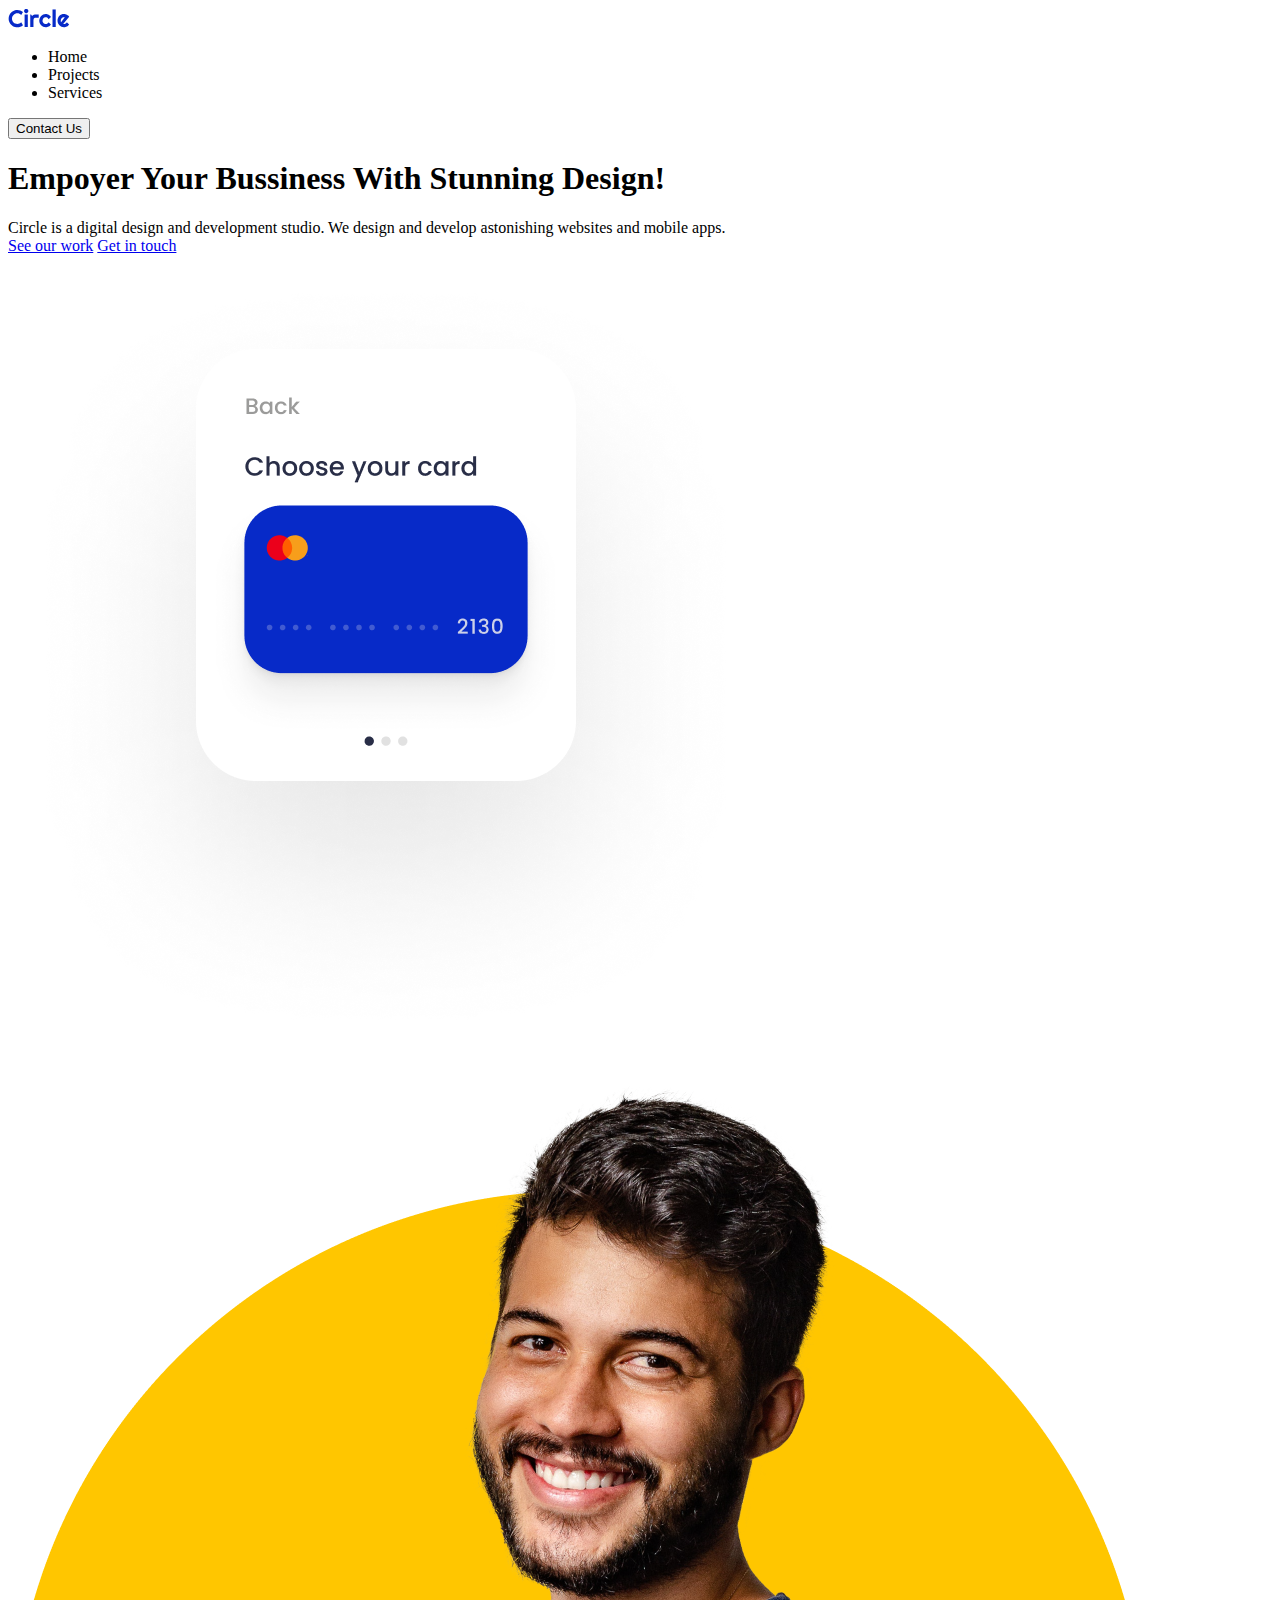
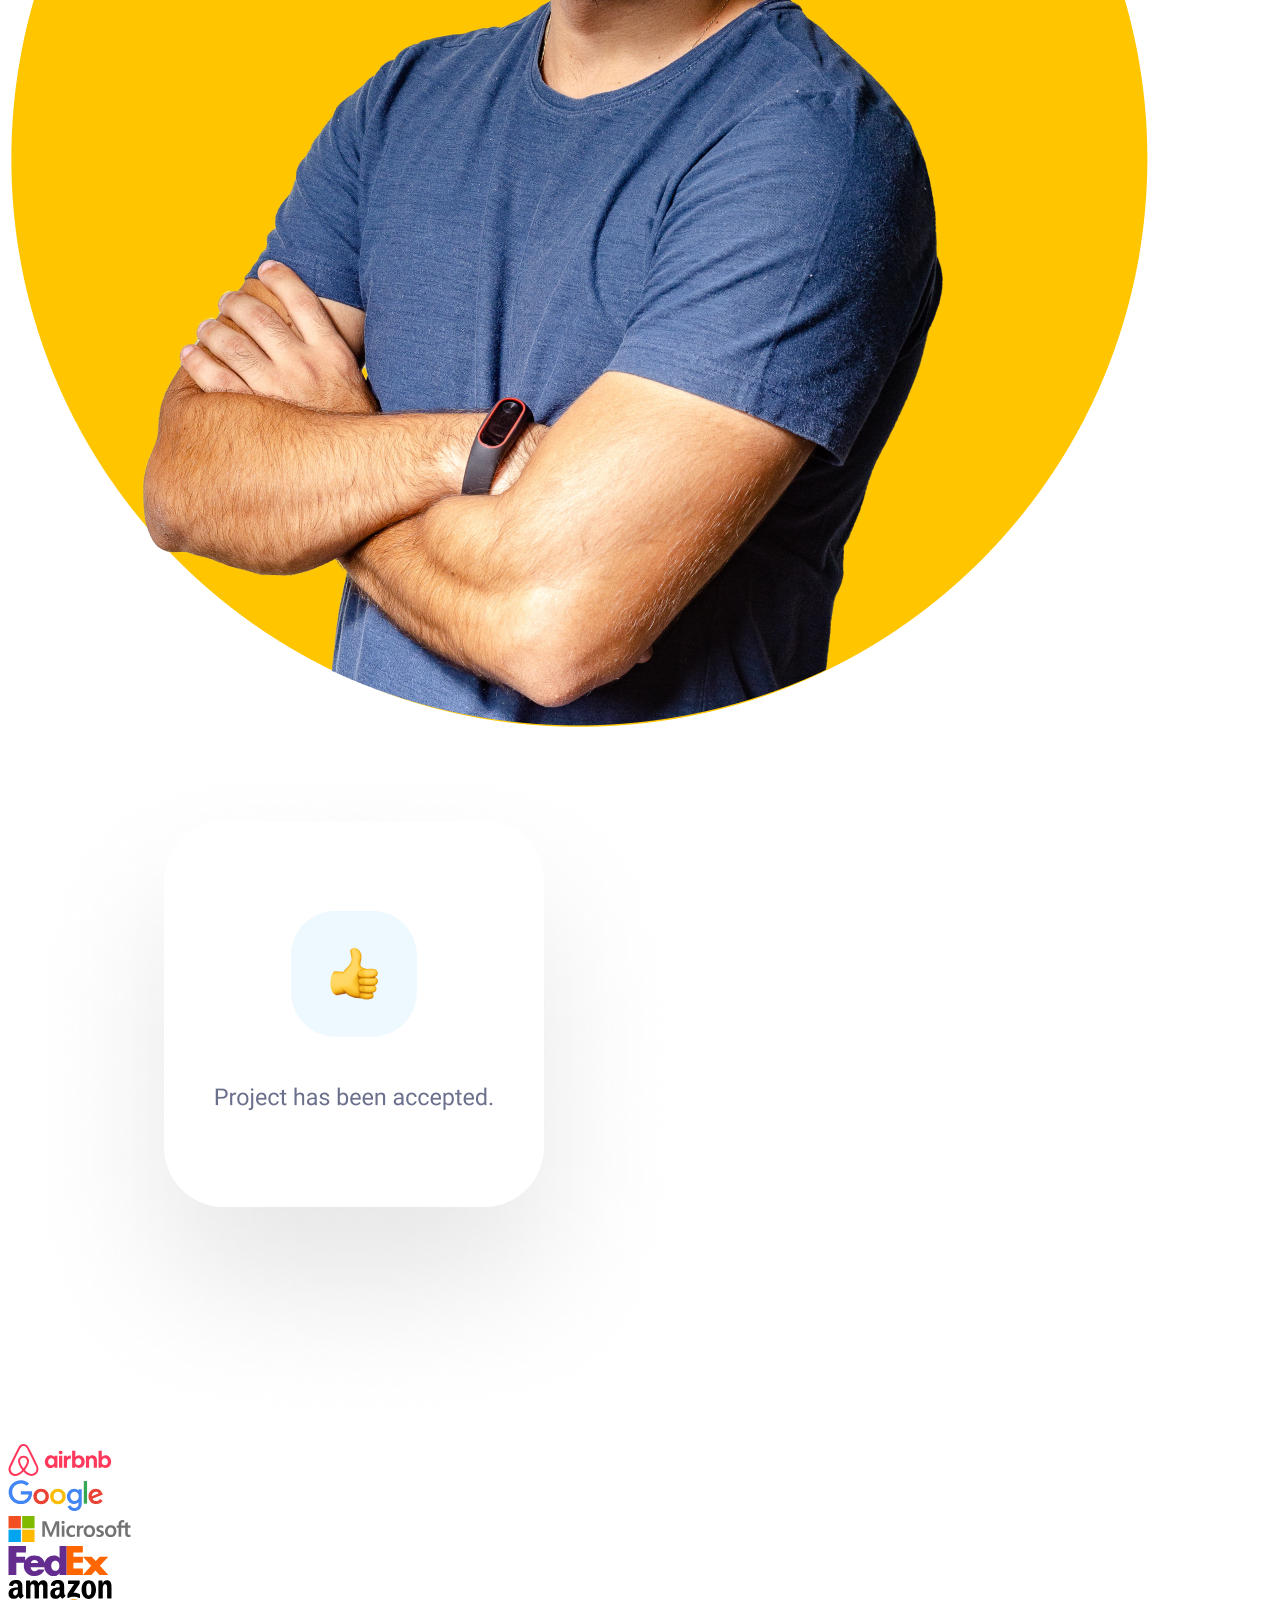
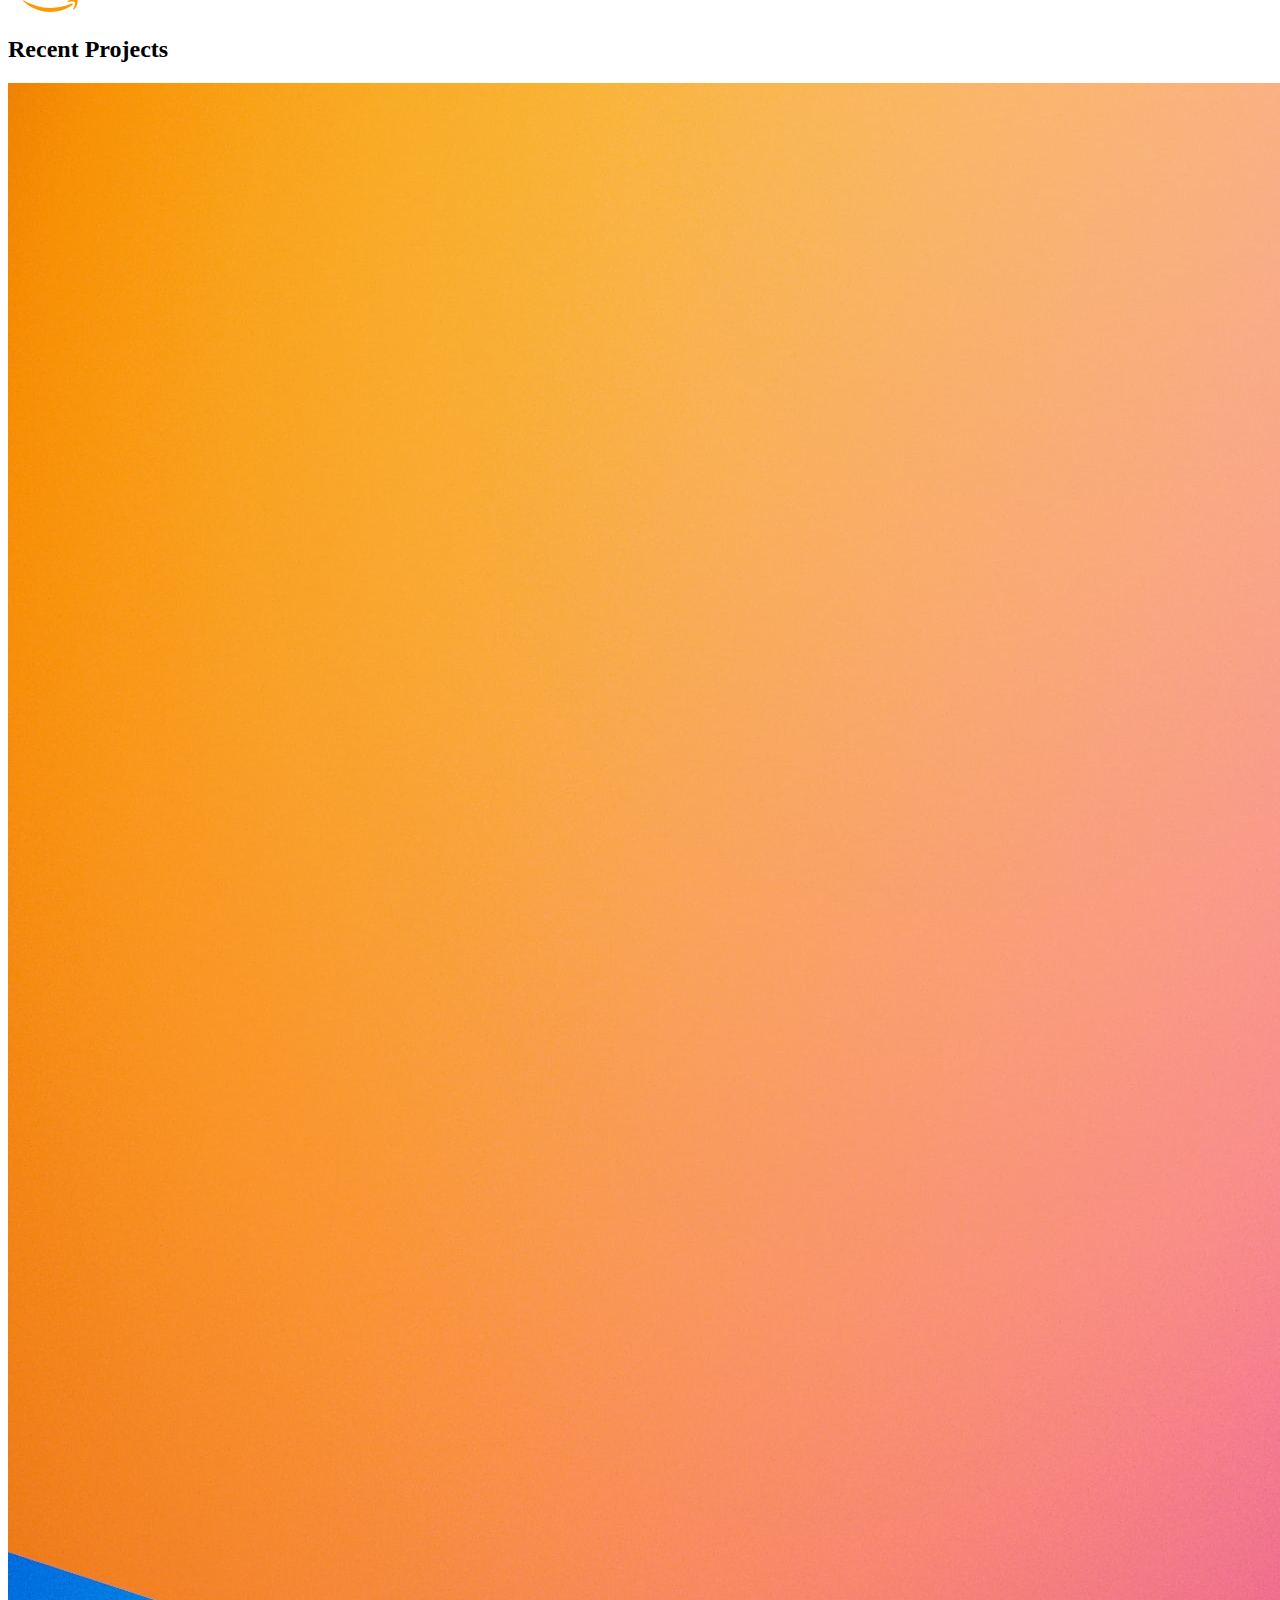
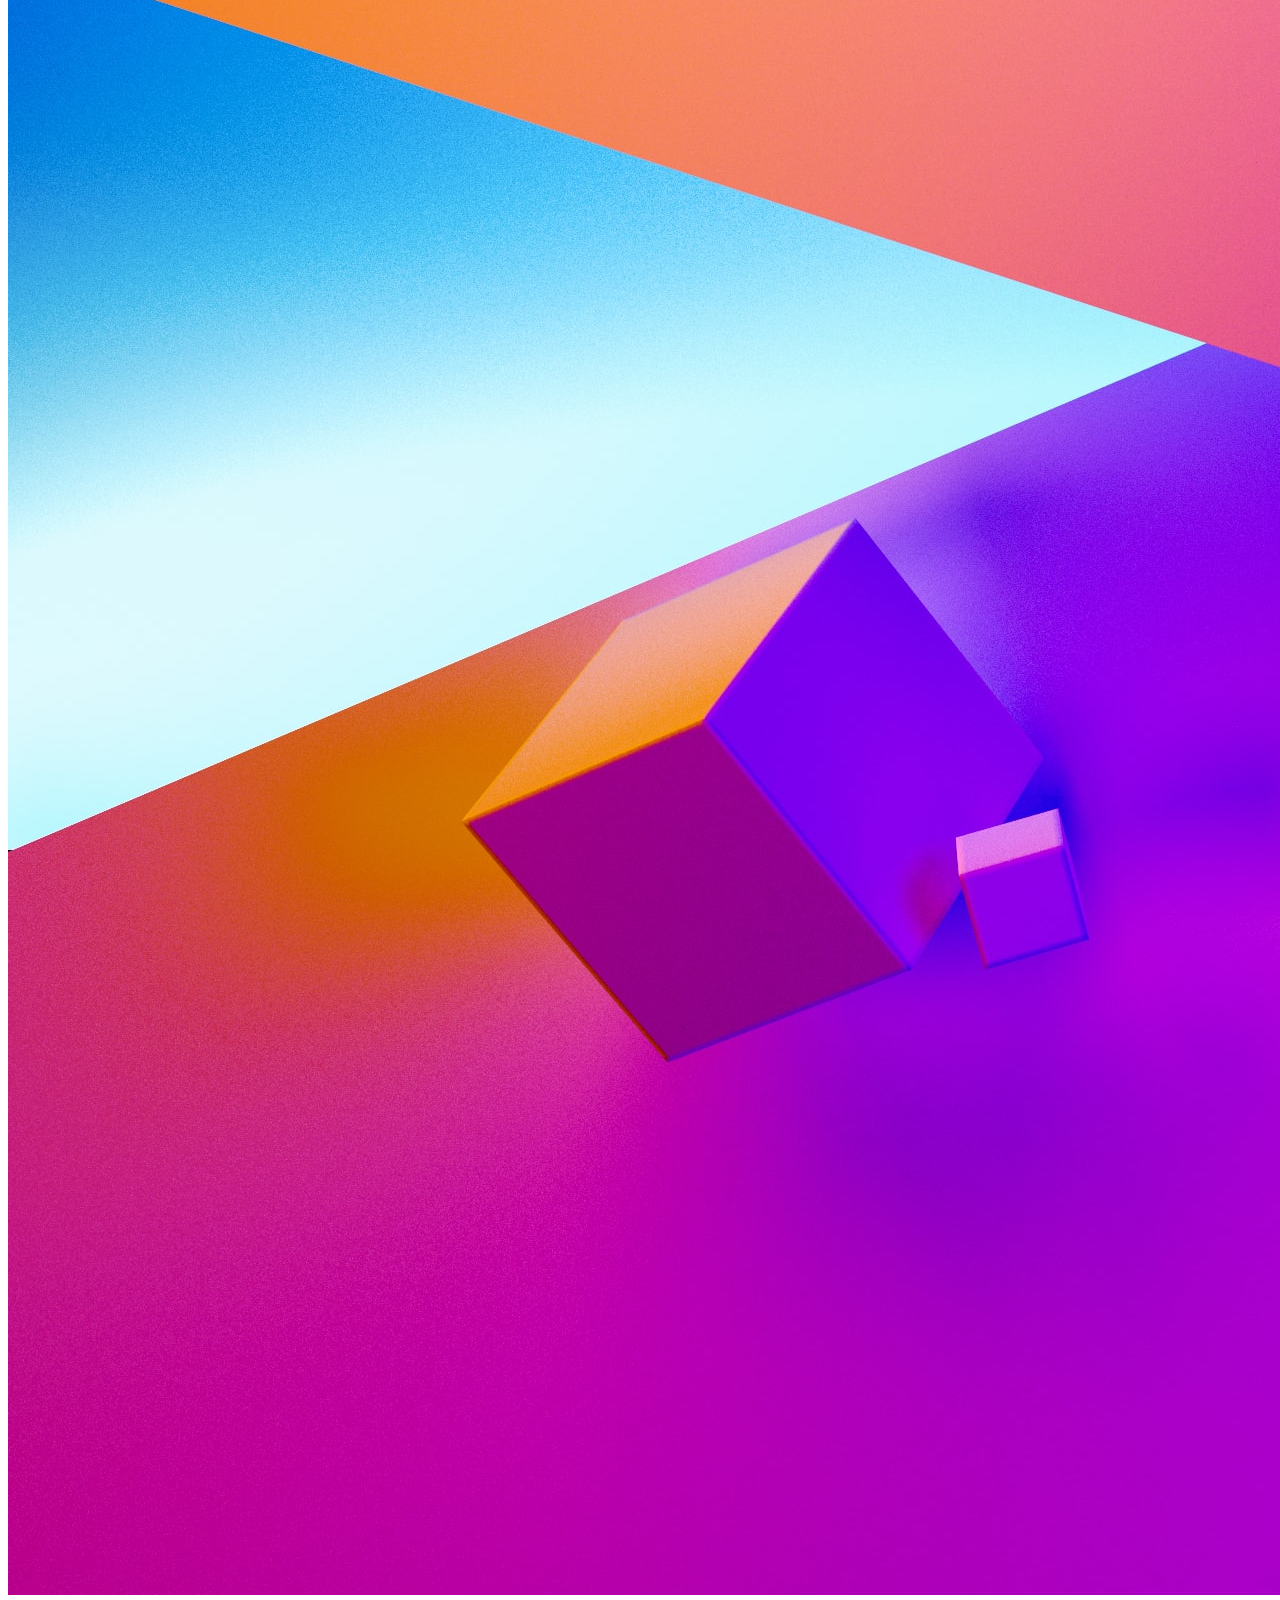
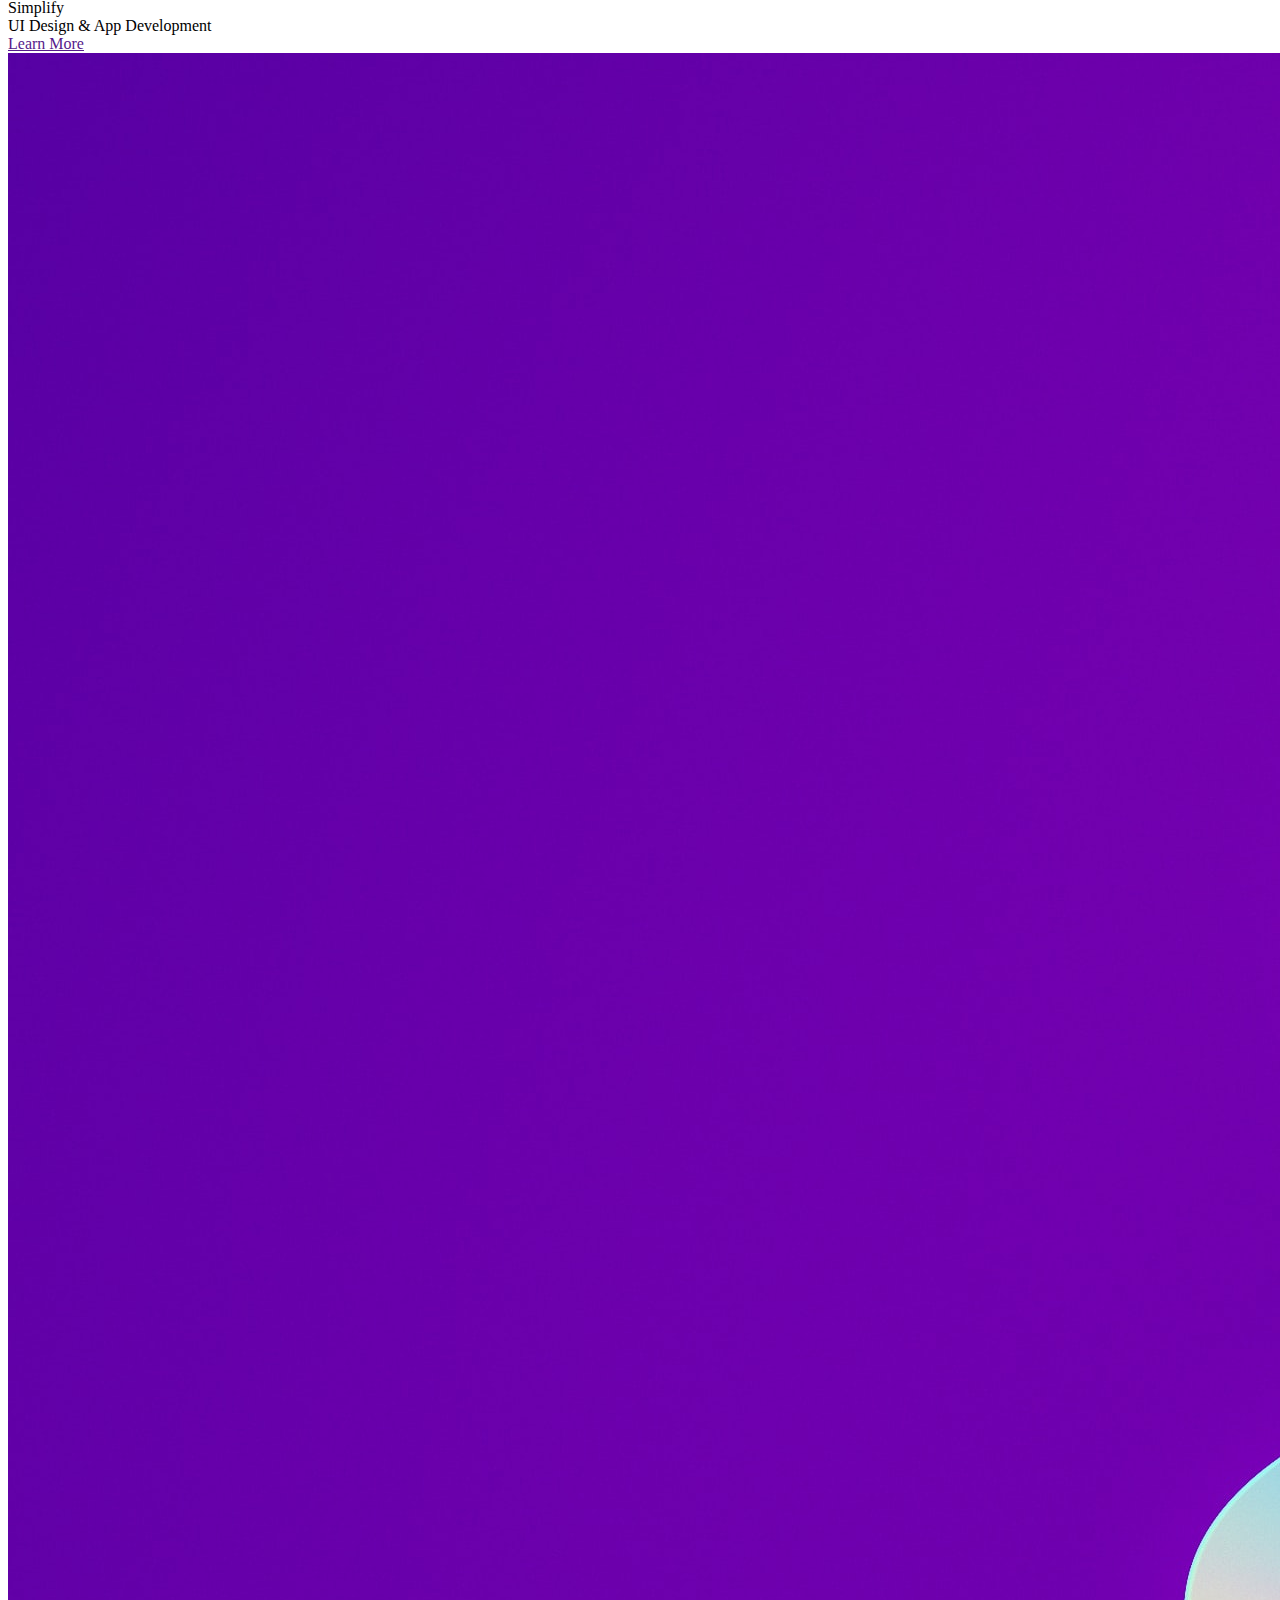
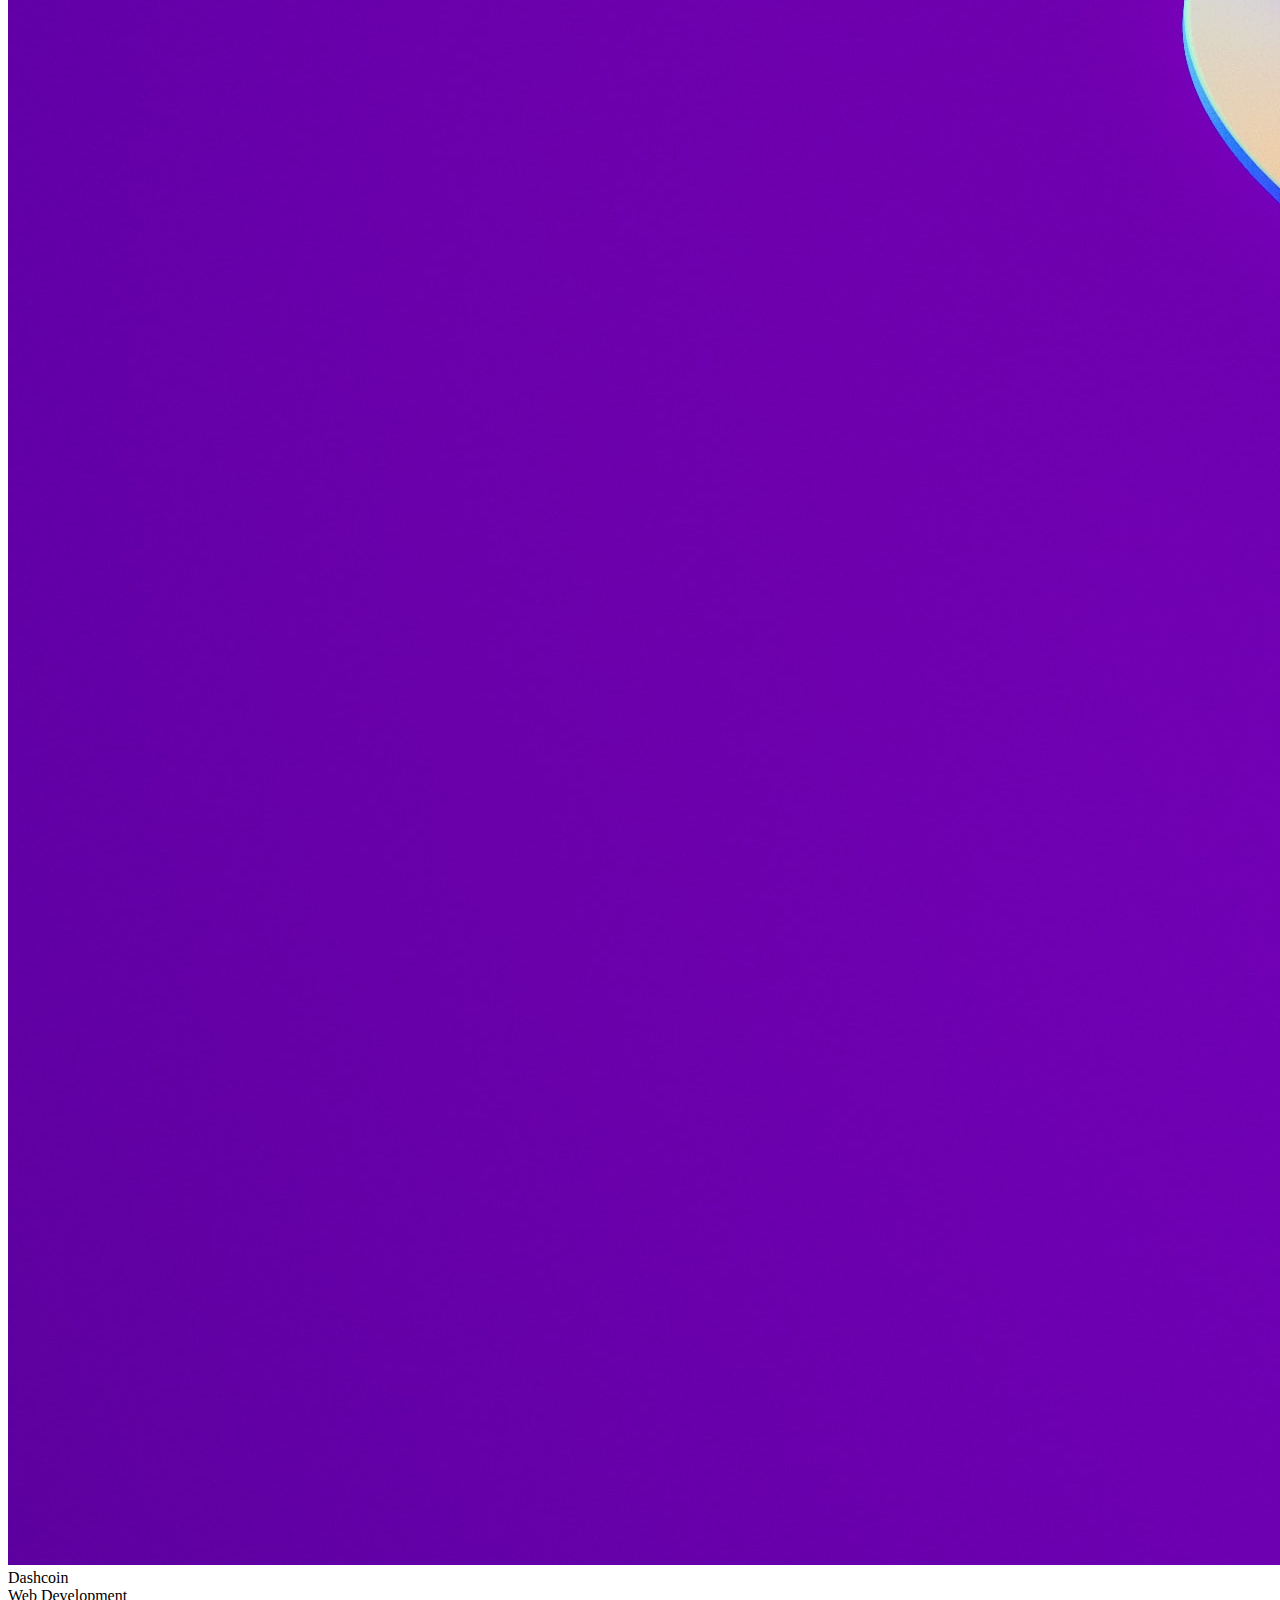
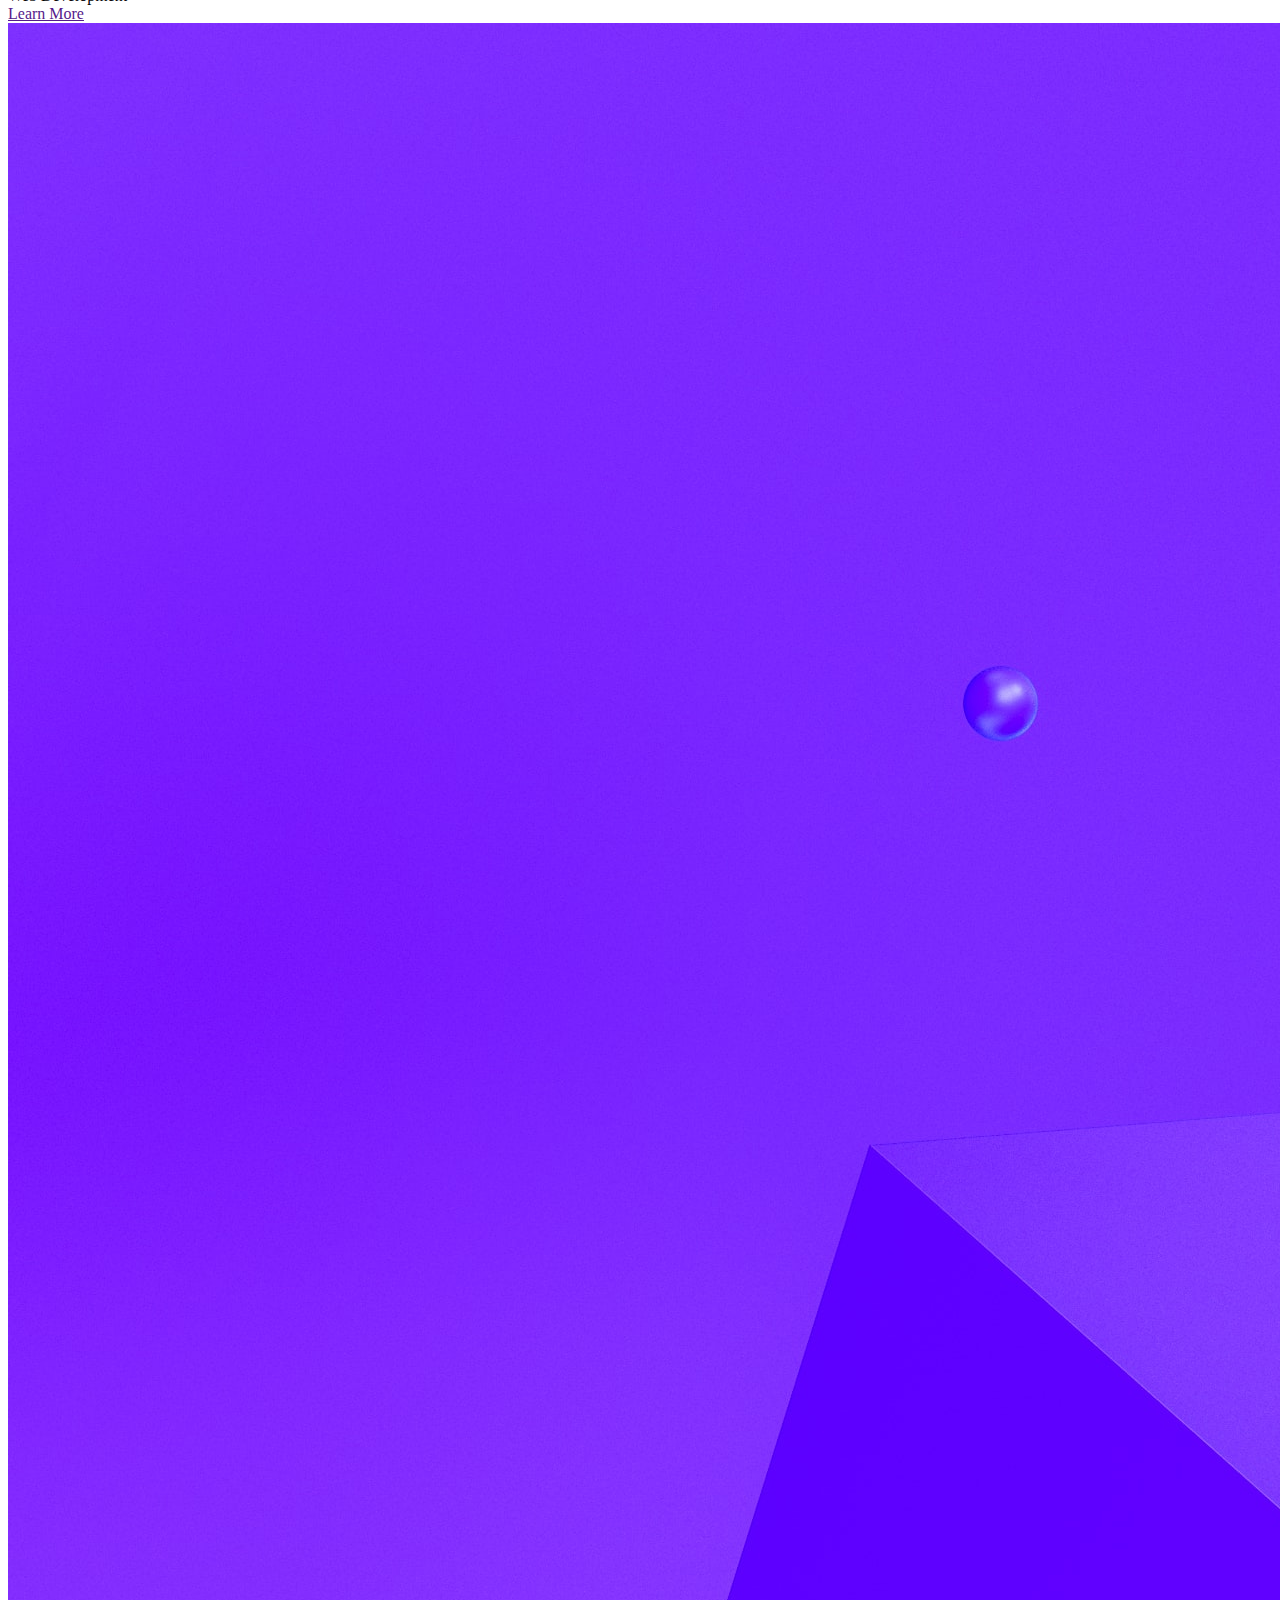
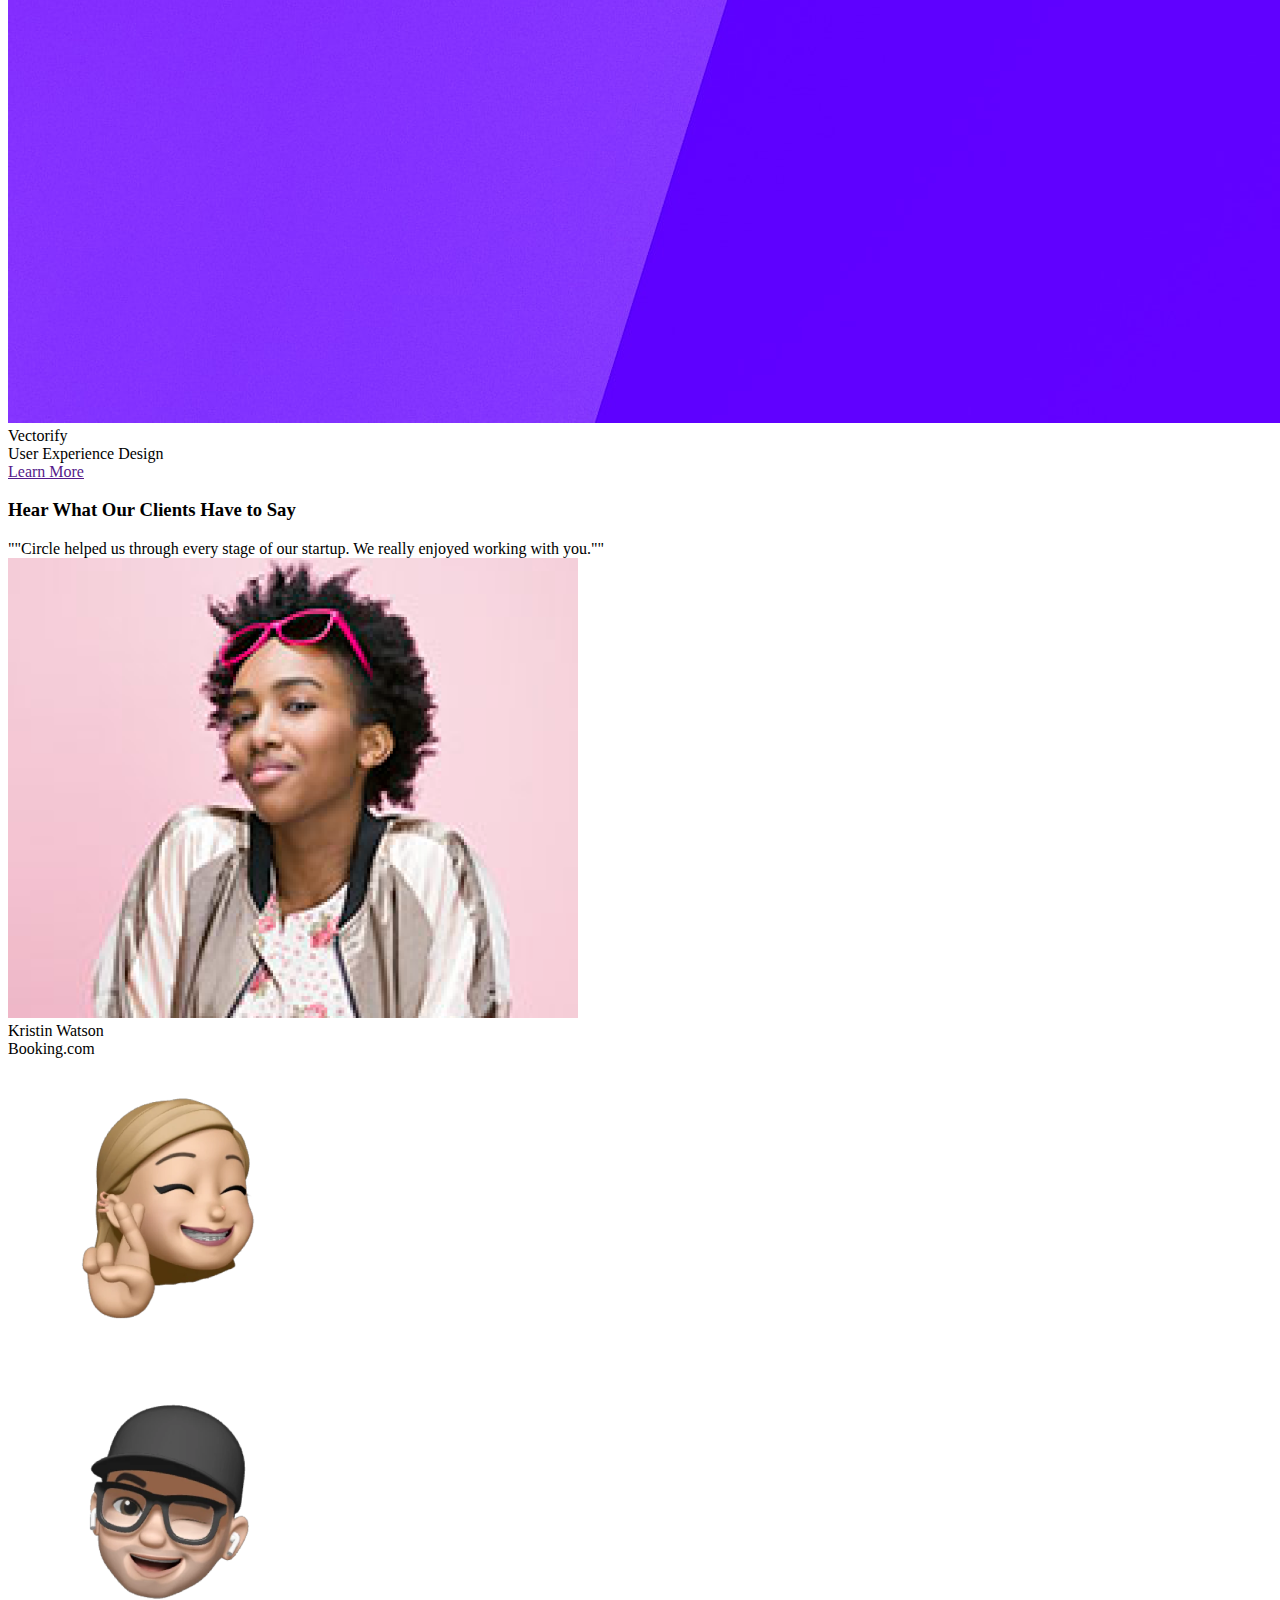
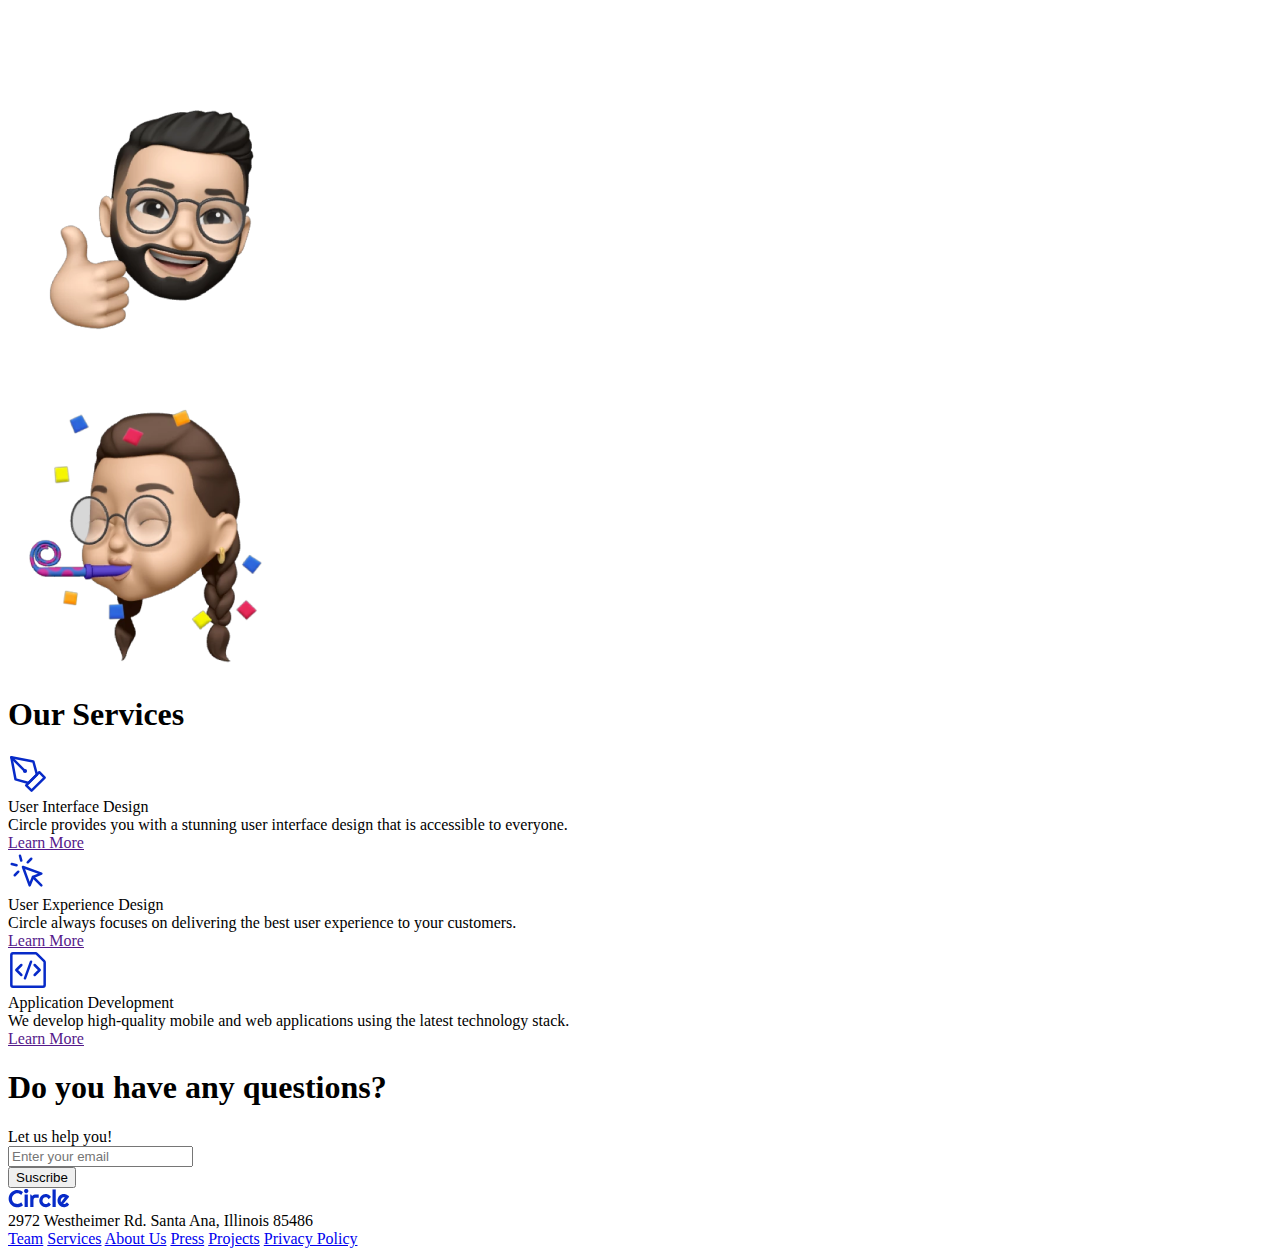
==== index.html @ 57ede7ca "estructurado html.index" ====
<!DOCTYPE html>
<html lang="en">
<head>
    <meta charset="UTF-8">
    <meta http-equiv="X-UA-Compatible" content="IE=edge">
    <meta name="viewport" content="width=device-width, initial-scale=1.0">
    <title>Mid Term Project Berta Blanc</title>

<!-- CSS LINK -->
    <link rel="stylesheet" href="./style.css" />

</head>
<body>
<!-- header -->
<header class = "navbar">
<img src="./project-assets/logos/circle.svg" alt="circle logo">

<nav class="nav">
    <ul>
        <li><a href="#Home"></a>Home</li>
        <li><a href="#Projects"></a>Projects</li>
        <li><a href="#Services"></a>Services</li>
    </ul>
</nav>
<div class="buttonConractUs">
    <button>Contact Us</button>
</div>
</header>

<!-- section Main -->  
<div class ="main">
    <div class="mainContainer">
        <div class = "mainContent">
            <h1 class = "mainH1">Empoyer Your Bussiness With Stunning Design!</h1>
            <div class="mainText">Circle is a digital design and development studio. We design and develop astonishing websites and mobile apps.</div>
            <div class="mainButtons">
                <a href="#" class="mainseeOurWork">See our work</a>
                <a href="#" class="maingetInTouch">Get in touch</a>
            </div>
        </div>
        <div class="mainImg">
            <img src="./project-assets/hero-section/card-1.png" alt="card-1">
            <img src="./project-assets/hero-section/hero-image.png" alt="hero-image">
            <img src="./project-assets/hero-section/card-2.png" alt="card-2">

        </div>

    </div>

</div>

<!-- section Main Logos -->
<div class ="mainLogos">
    <div class = "logos">
        <div class = "gridLogos">
            <div class = "clientLogo">
                <img src="./project-assets/logos/airbnb-logo.svg" alt="airbnb-logo">
            </div>
            <div class = "clientLogo">
                <img src="./project-assets/logos/google-logo.svg" alt="google-logo">
            </div>
            <div class = "clientLogo">
                <img src="./project-assets/logos/microsoft-logo.svg" alt="microsoft-logo">
            </div>
            <div class = "clientLogo">
                <img src="./project-assets/logos/fedex-logo.svg" alt="fedex-logo">
            </div>
            <div class = "clientLogoAmazon">
                <img src="./project-assets/logos/amazon-logo.svg" alt="amazon-logo">
            </div>

        </div>
    </div>
</div>

<!-- section Recent Projects -->
<div class="recentProjects">
    <div class="recentProjectsContainer">
        <h2 class = "title">Recent Projects</h2>
        <div class="recentProjectsList">
            <div role="list" class="recentProjectsListRole">
                <div role="listitem" class="recentProjectsListItem">
                    <div class="project-Card">
                        <div class ="projectImg">
                            <img src="./project-assets/projects-section/1.jpg" alt="1">
                        </div>
                        <div class ="projectContent">
                            <div class ="projectText">
                                <div class ="projectTitle">Simplify</div>
                                <div class ="projectDescription">UI Design & App Development</div>
                                <a href="">Learn More</a>
                            </div>
                        </div>
                    </div>
                </div>
                <div role="listitem" class="recentProjectsListItem">
                    <div class="project-Card">
                        <div class ="projectImg">
                            <img src="./project-assets/projects-section/2.jpg" alt="2">
                        </div>
                        <div class ="projectContent">
                            <div class ="projectText">
                                <div class ="projectTitle">Dashcoin</div>
                                <div class ="projectDescription">Web Development</div>
                                <a href="">Learn More</a>
                            </div>
                        </div>
                    </div>
                </div>
                <div role="listitem" class="recentProjectsListItem">
                    <div class="project-Card">
                        <div class ="projectImg">
                            <img src="./project-assets/projects-section/3.jpg" alt="3">
                        </div>
                        <div class ="projectContent">
                            <div class ="projectText">
                                <div class ="projectTitle">Vectorify</div>
                                <div class ="projectDescription">User Experience Design</div>
                                <a href="">Learn More</a>
                            </div>
                        </div>
                    </div>
                </div>
            </div>
        </div>
    </div>
</div>

<!-- section Our Clients -->
<div class="ourClients">
    <div class="ourClientsContainer">
        <h3 class="ourClientsTitle">Hear What Our Clients Have to Say</h3>
        <div class="ourClientsText">""Circle helped us through every stage of our startup. We really enjoyed working with you.""</div>
        <div class="client">
            <div class="clientImg">
                <img src="./project-assets/testimonial-section/profile.png" alt="">
            </div>
            <div class="clientInfo">
                <div class="clientName">Kristin Watson</div>
                <div class="clientCompany">Booking.com</div>
            </div>
        </div>
    </div>
    <div class="emojiTopLeft">
        <img src="./project-assets/testimonial-section/memoji-1.png" alt="">
    </div>
    <div class="emojiTopRight">
        <img src="./project-assets/testimonial-section/memoji-2.png" alt="">
    </div>
    <div class="emojiBottomLeft">
        <img src="./project-assets/testimonial-section/memoji-3.png" alt="">
    </div>
    <div class="emojiBottomRight">
        <img src="./project-assets/testimonial-section/memoji-4.png" alt="">
    </div>
</div>

<!-- section Our Services -->
<div class="ourServices">
    <div class="ourServicesContainer">
        <h1 class ="title">Our Services</h1>
        <div class="servicesGrid">
            <div class="serviceCard">
                <div class="service-icon1">
                    <img src="./project-assets/services-section/icons/1.svg" alt="service-icon1">
                </div>
                <div class="service-content">
                    <div class="service-text">
                        <div class="projectTitle">User Interface Design</div>
                        <div class="projectDescription">Circle provides you with a stunning user interface design that is accessible to everyone.</div>
                    </div>
                    <a href="">Learn More</a>
                </div>
            </div>
            <div class="serviceCard">
                <div class="service-icon2">
                    <img src="./project-assets/services-section/icons/2.svg" alt="service-icon2">

                </div>
                <div class="service-content">
                    <div class="service-text">
                        <div class="projectTitle">User Experience Design</div>
                        <div class="projectDescription">Circle always focuses on delivering the best user experience to your customers.</div>
                    </div>
                    <a href="">Learn More</a>
                </div>
            </div>
            <div class="serviceCard">
                <div class="service-icon3">
                    <img src="./project-assets/services-section/icons/3.svg" alt="service-icon3">
                </div>
                <div class="service-content">
                    <div class="service-text">
                        <div class="projectTitle">Application Development</div>
                        <div class="projectDescription">We develop high-quality mobile and web applications using the latest technology stack.</div>
                    </div>
                    <a href="">Learn More</a>
                </div>
            </div>

        </div>
    </div>
</div>

<!-- section Form -->
<div class="form">
    <div class="formCta">
        <h1 class="ctaHeading">Do you have any questions?</h1>
        <div class="ctaSubtitle">Let us help you!</div>
        <div class="formBlock">
            <form id="email-form" name="email-form" data-name="Email Form" method="get" class="cta-form" aria-label="Email Form"><div class="cta-textfield-wrapper"><div class="textfield-icon"></div><input type="email" class="text-field w-input" maxlength="256" name="email-2" data-name="Email 2" placeholder="Enter your email" id="email-2" required=""></div><input type="submit" value="Suscribe" data-wait="Please wait..." class="button primary-button cta-button w-button"></form>
        </div>
    </div>
</div>

<!-- section Footer -->
<div class="footer">
    <div class="footerContainer">
        <div class="footerContent">
            <div class="footerContentLogo">
                <img src="./project-assets/logos/circle.svg" alt="circle-logo">
            </div>
            <div class="footerContentAdress">2972 Westheimer Rd. Santa Ana, Illinois 85486</div>
        </div>
        <div class="foooterLinks">
            <a href="#" class="footerLink">Team</a>
            <a href="#" class="footerLink">Services</a>
            <a href="#" class="footerLink">About Us</a>
            <a href="#" class="footerLink">Press</a>
            <a href="#" class="footerLink">Projects</a>
            <a href="#" class="footerLink">Privacy Policy</a>
        </div>
    </div>
</div>


    
</body>
</html>
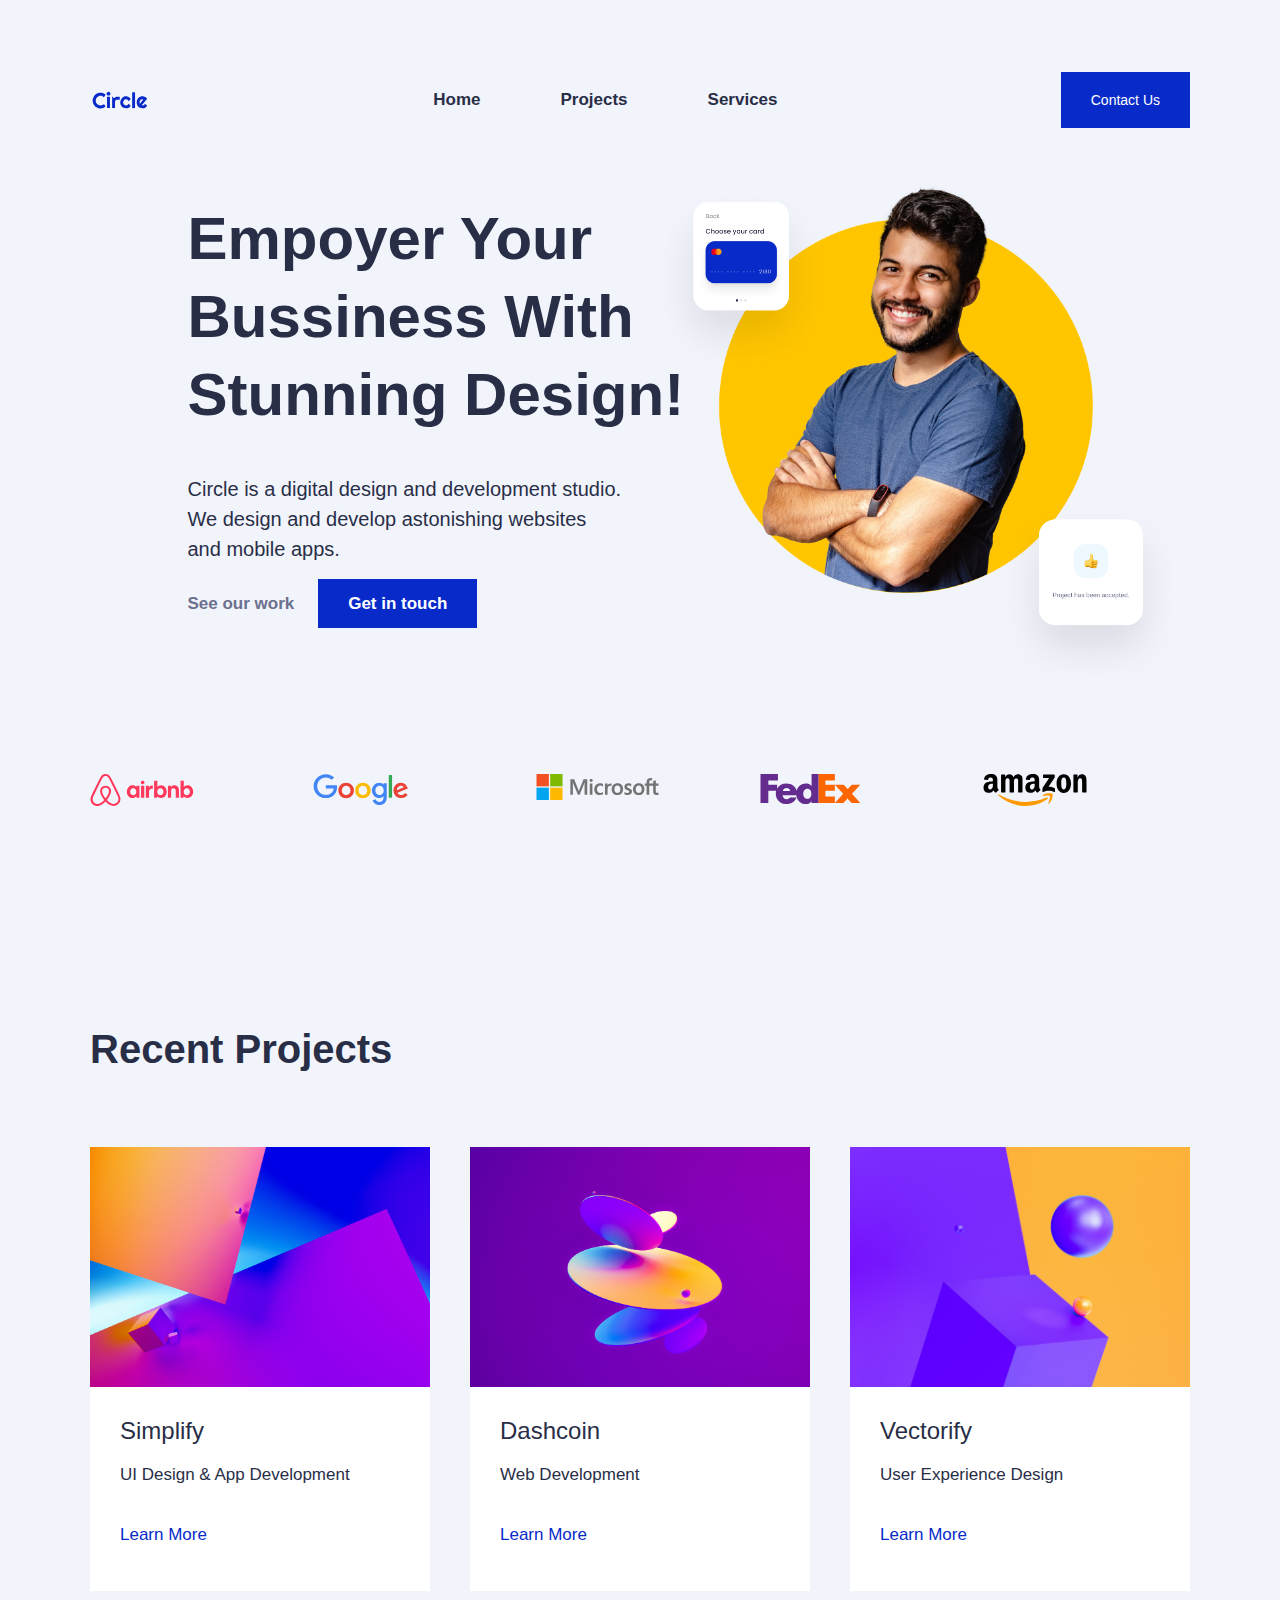
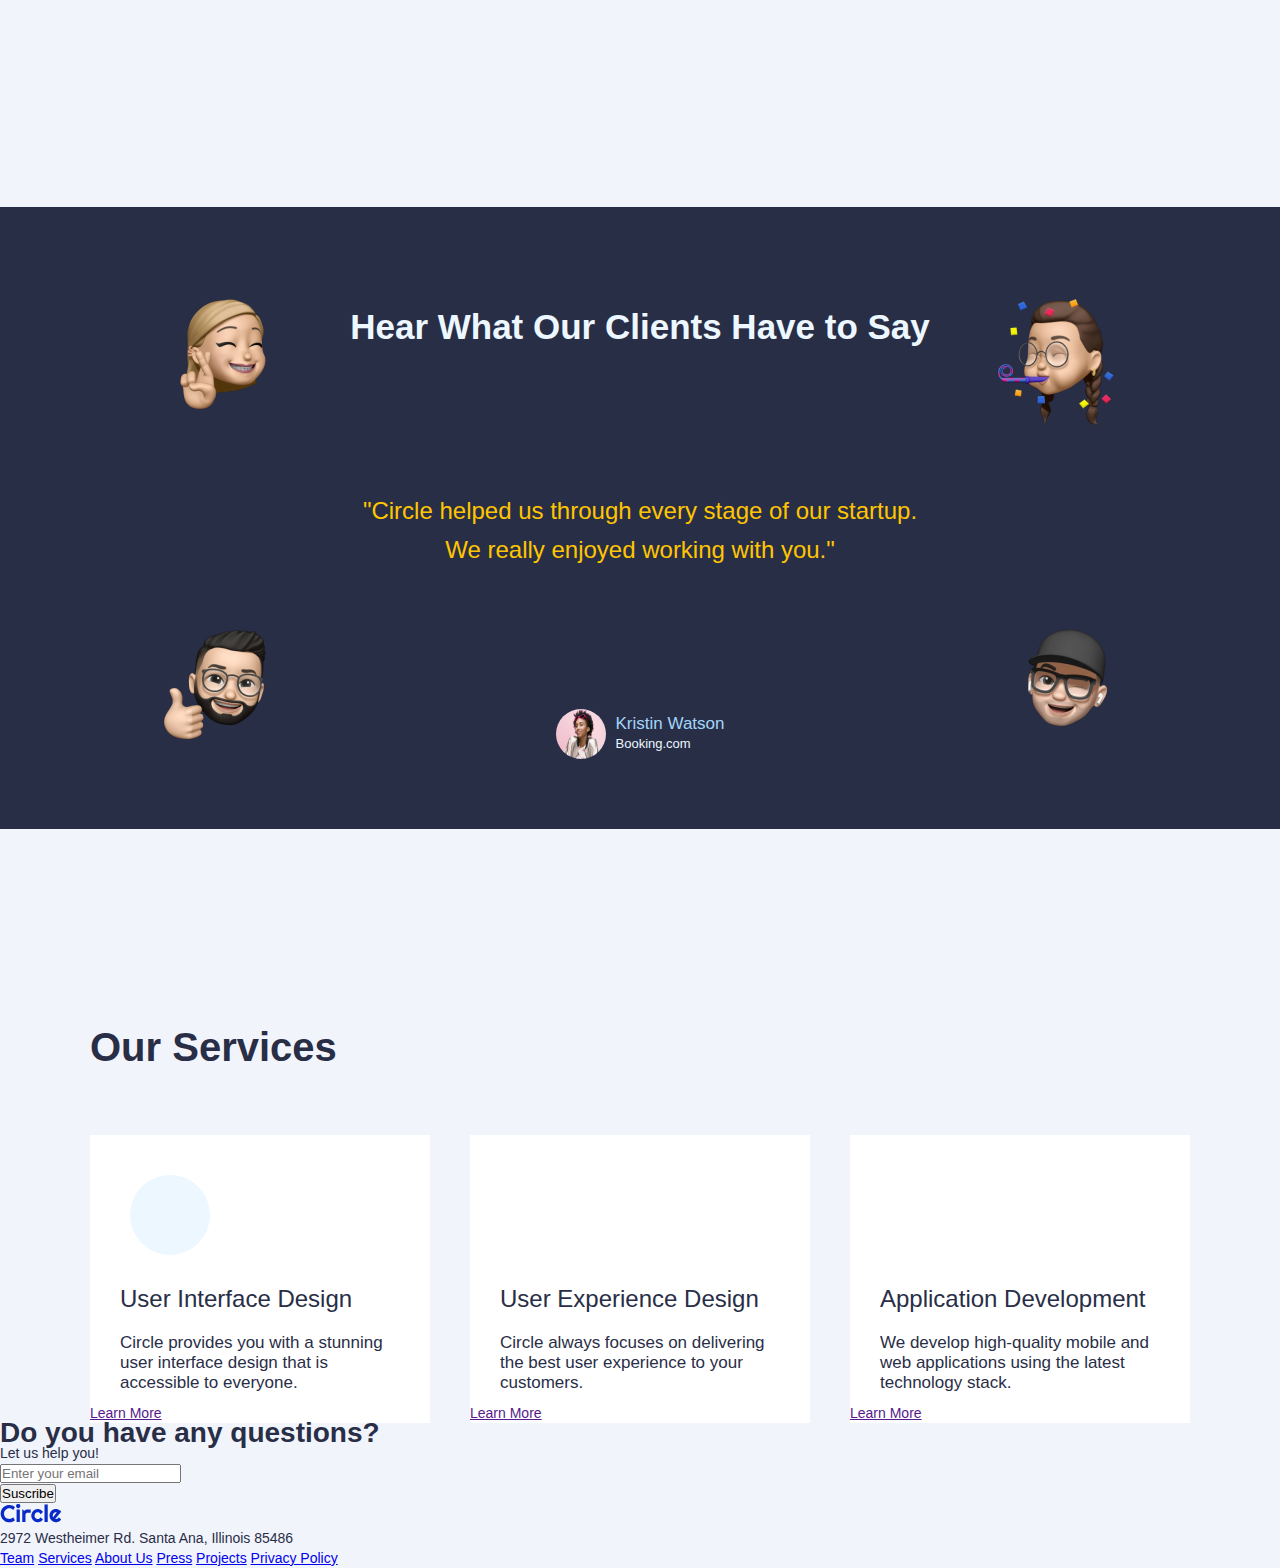
==== commit ff934312: "CSS hasta Our Section" ====
--- a/index.html
+++ b/index.html
@@ -13,17 +13,17 @@
 <body>
 <!-- header -->
 <header class = "navbar">
-<img src="./project-assets/logos/circle.svg" alt="circle logo">
-
-<nav class="nav">
+  <img id="navbarLogo" src="./project-assets/logos/circle.svg" alt="circle-logo" />
+
+  <nav class="nav">
     <ul>
         <li><a href="#Home"></a>Home</li>
         <li><a href="#Projects"></a>Projects</li>
         <li><a href="#Services"></a>Services</li>
     </ul>
 </nav>
-<div class="buttonConractUs">
-    <button>Contact Us</button>
+<div class="buttonContactUs">
+    <a href="#" class="buttonContactUs">Contact Us</a>
 </div>
 </header>
 
@@ -34,14 +34,14 @@
             <h1 class = "mainH1">Empoyer Your Bussiness With Stunning Design!</h1>
             <div class="mainText">Circle is a digital design and development studio. We design and develop astonishing websites and mobile apps.</div>
             <div class="mainButtons">
-                <a href="#" class="mainseeOurWork">See our work</a>
-                <a href="#" class="maingetInTouch">Get in touch</a>
+                <a href="#" class="mainSeeOurWork">See our work</a>
+                <a href="#" class="mainGetInTouch">Get in touch</a>
             </div>
         </div>
         <div class="mainImg">
-            <img src="./project-assets/hero-section/card-1.png" alt="card-1">
-            <img src="./project-assets/hero-section/hero-image.png" alt="hero-image">
-            <img src="./project-assets/hero-section/card-2.png" alt="card-2">
+            <img src="./project-assets/hero-section/card-1.png" alt="card-1" class="card-1">
+            <img src="./project-assets/hero-section/hero-image.png" alt="hero-image" class="hero-img">
+            <img src="./project-assets/hero-section/card-2.png" alt="card-2" class="card-2">
 
         </div>
 
@@ -78,45 +78,45 @@
     <div class="recentProjectsContainer">
         <h2 class = "title">Recent Projects</h2>
         <div class="recentProjectsList">
-            <div role="list" class="recentProjectsListRole">
-                <div role="listitem" class="recentProjectsListItem">
-                    <div class="project-Card">
+            <div  class="recentProjectsListRole">
+                <div  class="recentProjectsListItem">
+                    <div class="projectCard">
                         <div class ="projectImg">
-                            <img src="./project-assets/projects-section/1.jpg" alt="1">
+                            <img src="./project-assets/projects-section/1.jpg" alt="1" class="projectImg">
                         </div>
                         <div class ="projectContent">
                             <div class ="projectText">
                                 <div class ="projectTitle">Simplify</div>
                                 <div class ="projectDescription">UI Design & App Development</div>
-                                <a href="">Learn More</a>
+                                <a href=""target="_blank" class="projectLink" >Learn More</a>
                             </div>
                         </div>
                     </div>
                 </div>
-                <div role="listitem" class="recentProjectsListItem">
+                <div class="recentProjectsListItem">
                     <div class="project-Card">
                         <div class ="projectImg">
-                            <img src="./project-assets/projects-section/2.jpg" alt="2">
+                            <img src="./project-assets/projects-section/2.jpg" alt="2" class="projectImg">
                         </div>
                         <div class ="projectContent">
                             <div class ="projectText">
                                 <div class ="projectTitle">Dashcoin</div>
                                 <div class ="projectDescription">Web Development</div>
-                                <a href="">Learn More</a>
+                                <a href=""target="_blank" class="projectLink" >Learn More</a>
                             </div>
                         </div>
                     </div>
                 </div>
-                <div role="listitem" class="recentProjectsListItem">
+                <div class="recentProjectsListItem">
                     <div class="project-Card">
                         <div class ="projectImg">
-                            <img src="./project-assets/projects-section/3.jpg" alt="3">
+                            <img src="./project-assets/projects-section/3.jpg" alt="3" class="projectImg">
                         </div>
                         <div class ="projectContent">
                             <div class ="projectText">
                                 <div class ="projectTitle">Vectorify</div>
                                 <div class ="projectDescription">User Experience Design</div>
-                                <a href="">Learn More</a>
+                                <a href=""target="_blank" class="projectLink" >Learn More</a>
                             </div>
                         </div>
                     </div>
@@ -130,10 +130,10 @@
 <div class="ourClients">
     <div class="ourClientsContainer">
         <h3 class="ourClientsTitle">Hear What Our Clients Have to Say</h3>
-        <div class="ourClientsText">""Circle helped us through every stage of our startup. We really enjoyed working with you.""</div>
+        <div class="ourClientsText">"Circle helped us through every stage of our startup. We really enjoyed working with you."</div>
         <div class="client">
             <div class="clientImg">
-                <img src="./project-assets/testimonial-section/profile.png" alt="">
+                <img src="./project-assets/testimonial-section/profile.png" class="clientImg" alt="profile">
             </div>
             <div class="clientInfo">
                 <div class="clientName">Kristin Watson</div>
@@ -142,16 +142,16 @@
         </div>
     </div>
     <div class="emojiTopLeft">
-        <img src="./project-assets/testimonial-section/memoji-1.png" alt="">
+        <img src="./project-assets/testimonial-section/memoji-1.png" class="emojiTopLeft" alt="emoji1">
     </div>
     <div class="emojiTopRight">
-        <img src="./project-assets/testimonial-section/memoji-2.png" alt="">
+        <img src="./project-assets/testimonial-section/memoji-4.png" class="emojiTopRight" alt="emoji2">
     </div>
     <div class="emojiBottomLeft">
-        <img src="./project-assets/testimonial-section/memoji-3.png" alt="">
+        <img src="./project-assets/testimonial-section/memoji-3.png" class="emojiBottomLeft" alt="emoji3">
     </div>
     <div class="emojiBottomRight">
-        <img src="./project-assets/testimonial-section/memoji-4.png" alt="">
+        <img src="./project-assets/testimonial-section/memoji-2.png" class="emojiBottomRight" alt="emoji4">
     </div>
 </div>
 
@@ -161,9 +161,7 @@
         <h1 class ="title">Our Services</h1>
         <div class="servicesGrid">
             <div class="serviceCard">
-                <div class="service-icon1">
-                    <img src="./project-assets/services-section/icons/1.svg" alt="service-icon1">
-                </div>
+                <div class="serviceIcon1"></div>
                 <div class="service-content">
                     <div class="service-text">
                         <div class="projectTitle">User Interface Design</div>
@@ -173,10 +171,7 @@
                 </div>
             </div>
             <div class="serviceCard">
-                <div class="service-icon2">
-                    <img src="./project-assets/services-section/icons/2.svg" alt="service-icon2">
-
-                </div>
+                <div class="serviceIcon2"></div>
                 <div class="service-content">
                     <div class="service-text">
                         <div class="projectTitle">User Experience Design</div>
@@ -186,9 +181,7 @@
                 </div>
             </div>
             <div class="serviceCard">
-                <div class="service-icon3">
-                    <img src="./project-assets/services-section/icons/3.svg" alt="service-icon3">
-                </div>
+                <div class="serviceIcon3"></div>
                 <div class="service-content">
                     <div class="service-text">
                         <div class="projectTitle">Application Development</div>
--- a/style.css
+++ b/style.css
@@ -0,0 +1,487 @@
+/*COLORS
+backgraound body: #F2F4Fc
+h tags: #292E47
+Active A tag on nav: #0082F3
+"a" and "button" tags: #072AC8
+inactive A tang on nav: #6C718B
+CTA Backgrouns Color: #FFC600
+*/
+
+/* google fonts import  - ROBOTO */
+@import url("'https://fonts.googleapis.com/css2?family=Roboto:wght@300;400;500;700&display=swap");
+
+* {
+    box-sizing: border-box;
+    margin: 0;
+    padding: 0;
+  }
+  
+
+  body {
+    font-family: "Roboto", sans-serif;
+    color: #292e47;
+    min-height: 100%;
+    background-color:#F2F4Fc;
+    /* line-height: 20px;; */
+    margin: 0;
+    display: block;
+    font-size: 14px;
+    line-height: 20px;
+  }
+
+  /* header  */
+
+  .navbar {
+    display: flex;
+    justify-content: space-between;
+    align-items: center;
+    max-width: 1100px;
+    margin-right: auto;
+    margin-left: auto;
+    margin-top: auto;
+    box-sizing: border-box;
+    padding-top: 70px;
+   
+  }
+
+  #navbarLogo {
+    width: 60px;
+    height:18px;
+    position: relative;
+    float: left;
+  }
+
+  .nav ul{
+    display: flex;
+    list-style: none;
+    position: relative;
+    float:right;
+    margin: 0px 20px;
+  }
+
+  li {
+    position: relative;
+    display: inline-block;
+    vertical-align: top;
+    text-decoration: none;
+    padding: 20px;
+    text-align: left;
+    margin: 0px 20px;
+    font-size: 17px;
+    font-weight: bold;
+  }
+
+  li a:hover{
+    color: #072AC8;
+}
+
+  .buttonContactUs{
+    display: inline-block;
+    padding: 9px 15px;
+    background-color: #072ac8;
+    color: white;
+    border: 0;
+    line-height: inherit;
+    text-decoration: none;
+    border-radius: 0;
+  }
+
+  /* section Main  */
+  .main{
+    padding-top: 100px;
+    padding: 30px;
+  }
+
+  .mainContainer{
+    display: flex;
+    justify-content: center;
+    align-items: center;
+  }
+
+  .mainContent{
+    max-width: 530px;
+  }
+  
+  .mainH1 {
+    margin-bottom: 30px;
+    font-size: 60px;
+    line-height: 130%;
+    font-weight: bold;
+    margin: 0.67em 0;
+
+  }
+
+  .mainText{
+    margin-bottom: 30px;
+    max-width: 435px;
+    font-size: 20px;
+    line-height: 150%;
+  }
+
+  .mainButtons{
+    display: block;
+    justify-content: flex-start;
+    align-items: center;
+  }
+
+  .mainGetInTouch {
+    margin-right: 40px;
+    margin-left: 20px;
+    padding: 15px 30px;
+    background-color: #072AC8 ;
+    font-size: 17px;
+    font-weight: 600;
+    text-decoration: none;
+    color: white;
+    
+  }
+
+  .mainSeeOurWork{
+    color: #6b708d;
+    font-size: 17px;
+    font-weight: 600;
+    text-decoration: none;
+  }
+
+  .mainImg{
+    max-width: 375px;
+    position: relative;
+
+  }
+
+  .card-1{
+    max-width: 375px;
+    position: absolute;
+    left: -19%;
+    top:0%;
+    right: auto;
+    bottom: auto;
+    width: 190px;
+  }
+
+  .hero-img{
+    vertical-align: middle;
+    display: inline-block;
+    border: 0;
+    width: 860px;
+    max-width: 100%;
+  }
+
+  .card-2{
+    position: absolute;
+    left: auto;
+    top: auto;
+    right: -25%;
+    bottom: -22%;
+    width: 190px;
+    max-width: 375px;
+  }
+
+/* Main Logos  */
+  .mainLogos{
+    margin-top: 0px;
+    padding: 0px 30px;
+  }
+
+  .logos{
+    margin-top: 130px;
+    max-width: 1100px;
+    margin-right: auto;
+    margin-left: auto;
+  }
+
+  .gridLogos{
+    display: grid;
+    grid-auto-columns: 1fr;
+    grid-column-gap:16px;
+    grid-row-gap: 16px;
+    grid-template-columns: 1fr 1fr 1fr 1fr 1fr;
+    grid-template-rows: auto;
+  }
+
+  /* Recent Projects  */
+  .recentProjects{
+    margin-top: 200px;
+    padding: 0px 30px;
+  }
+
+  .recentProjectsContainer{
+    display: flex;
+    flex-direction: column;
+    justify-content: space-between;
+    max-width: 1100px;
+    margin-right: auto;
+    margin-left: auto;
+  }
+
+  .title{
+    font-size: 40px;
+    line-height: 36px;
+    margin-top: 20px;
+    margin-bottom: 10px;
+  }
+
+  .recentProjectsList{
+    margin-top: 70px;
+  }
+
+  .recentProjectsListRole{    
+    display: grid;
+    grid-auto-flow: row;
+    grid-auto-columns: 1fr;
+    grid-column-gap: 40px;
+    grid-row-gap: 16px;
+    grid-template-columns: 1fr 1fr 1fr;
+    grid-template-rows: auto auto;
+    
+  }
+
+  .recentProjectsListItem{
+    background-color: #fff;
+  }
+
+
+  .projectCard{
+    display: flex;
+    width: 340px;
+    height: 444px;
+    max-width: 340px;
+    max-height: 444px;
+    flex-direction: column;
+    justify-content: flex-start;
+    flex: 1;
+    
+  }
+
+  .projectImg{
+    width: 340px;
+    height: 240px;
+    object-fit: cover;
+    /* display: inline-block; */
+  }
+
+  .projectContent{
+    display: flex;
+    height: 100%;
+    flex-direction: column;
+    justify-content: space-between;
+  }
+
+  .projectText{
+    display: flex;
+    flex-direction: column;
+    justify-content: space-between;
+  }
+
+  .projectTitle{
+    margin: 30px 30px 20px;
+    font-size: 24px;
+    line-height: 115%;
+    font-weight: 500;
+  }
+
+  .projectDescription{
+    margin: 30px 30px 20px;
+    margin-top: 0px;
+    margin-bottom: 10px;
+    font-size: 17px;
+    font-weight: 400;
+  }
+
+  .projectLink{
+    margin: 30px;
+    color: #072AC8;
+    font-size: 17px;
+    font-weight: 500;
+    text-decoration: none;
+  }
+
+  /*  section Our Clients */
+  .ourClients{
+    position: relative;
+    height: 622px;
+    margin-top: 200px;
+    margin-right: auto;
+    margin-left: auto;
+    background-color: #292e47;
+    background-image: url(../mid-term-project/project-assets/testimonial-section/orbit.png);
+    background-position: 0px 0px;
+    background-size: contain;
+    color: #292e47;
+  }
+
+  .ourClientsContainer{
+    display: flex;
+    height: 100%;
+    flex-direction: column;
+    justify-content: space-around;
+    align-items: center;
+
+  }
+
+  .ourClientsTitle{
+    color: #ecf7ff;
+    font-size: 35px;
+    text-align: center;
+    line-height: 30px;
+    margin-top: 20px;
+    display: block;
+    margin-block-start: 1em;
+    margin-block-end: 1em;
+    margin-inline-start: 0px;
+    margin-inline-end: 0px;
+    margin-bottom: 10px;
+  }
+
+  .ourClientsText{
+    max-width: 560px;
+    margin-right: auto;
+    margin-left: auto;
+    color: #ffc600;
+    font-size: 24px;
+    line-height: 160%;
+    font-weight: 500;
+    text-align: center;
+  }
+
+  .client{
+    display: flex;
+    align-items: center;
+  }
+
+  .clientImg{
+    width: 50px;
+    height: 50px;
+    border-radius: 50%;
+  }
+
+  .clientInfo{
+    display: flex;
+    margin-left: 10px;
+    flex-direction: column;
+    justify-content: space-around;
+  }
+
+  .clientName{
+    color:#a2d6f9;
+    font-size: 17px;
+  }
+
+  .clientCompany{
+    color:#ecf7ff;
+    font-size: 13px;
+  }
+
+  .emojiTopLeft{
+    position: absolute;
+    left: 0px;
+    top: 0%;
+    right: auto;
+    bottom: auto;
+    margin-top: 5%;
+    margin-left: 10%;
+    width: 150px;
+    height: 150px;
+    background-position: 50% 50%;
+  }
+
+  .emojiTopRight{
+    position: absolute;
+    left: auto;
+    top: 0%;
+    right: 0%;
+    bottom: auto;
+    margin-top: 5%;
+    margin-right: 10%;
+    width: 150px;
+    height: 150px;   
+  }
+
+  .emojiBottomLeft{
+    position: absolute;
+    left: 0%;
+    top: auto;
+    right: auto;
+    bottom: 0%;
+    margin-bottom: 5%;
+    margin-left: 10%;
+    padding-left: 0%;
+    width: 150px;
+    height: 150px;  
+  }
+
+  .emojiBottomRight{
+    position: absolute;
+    left: auto;
+    top: auto;
+    right: 0%;
+    bottom: 0%;
+    margin-right: 10%;
+    margin-bottom: 5%;
+    width: 150px;
+    height: 150px;   
+  }
+
+  /* section Our Services */
+  .ourServices{
+    margin-top: 200px;
+    padding: 0px 30px;
+  }
+
+  .ourServicesContainer{
+    max-width: 1100px;
+    margin-right: auto;
+    margin-left: auto;
+  }
+
+  .servicesGrid{
+    display: grid;
+    margin-top: 70px;
+    grid-auto-columns: 1fr;
+    grid-column-gap: 40px;
+    grid-row-gap: 16px;
+    grid-template-columns: 1fr 1fr 1fr;
+    grid-template-rows: auto;
+  }
+
+  .serviceCard{
+    display:flex;
+    max-width: 340px;
+    flex-direction: column;
+    justify-content: space-between;
+    background-color: #fff;
+  }
+
+  .serviceIcon1{
+    width: 80px;
+    height: 80px;
+    margin-top: 40px;
+    margin-left: 40px;
+    padding-bottom: 0px;
+    padding-left: 0px;
+    border-radius: 50%;
+    background-color: #ecf7ff;
+    background-image: url("https://uploads-ssl.webflow.com/61f7ff5634c23c5bef9d2e54/61f800c80640053d31e16a2f_1.svg");
+    background-position: 50% 50%;
+    background-size: auto;
+    background-repeat: no-repeat;
+  }
+
+  serviceIcon2{
+    width: 80px;
+    height: 80px;
+    margin-top: 40px;
+    margin-left: 40px;
+    padding-bottom: 0px;
+    padding-left: 0px;
+    border-radius: 50%;
+    background-color: #ecf7ff;
+    background-image: url("../mid-term-project/project-assets/services-section/icons/2.svg");
+    background-position: 50% 50%;
+    background-size: auto;
+    background-repeat: no-repeat;
+  }
+
+  
+
+  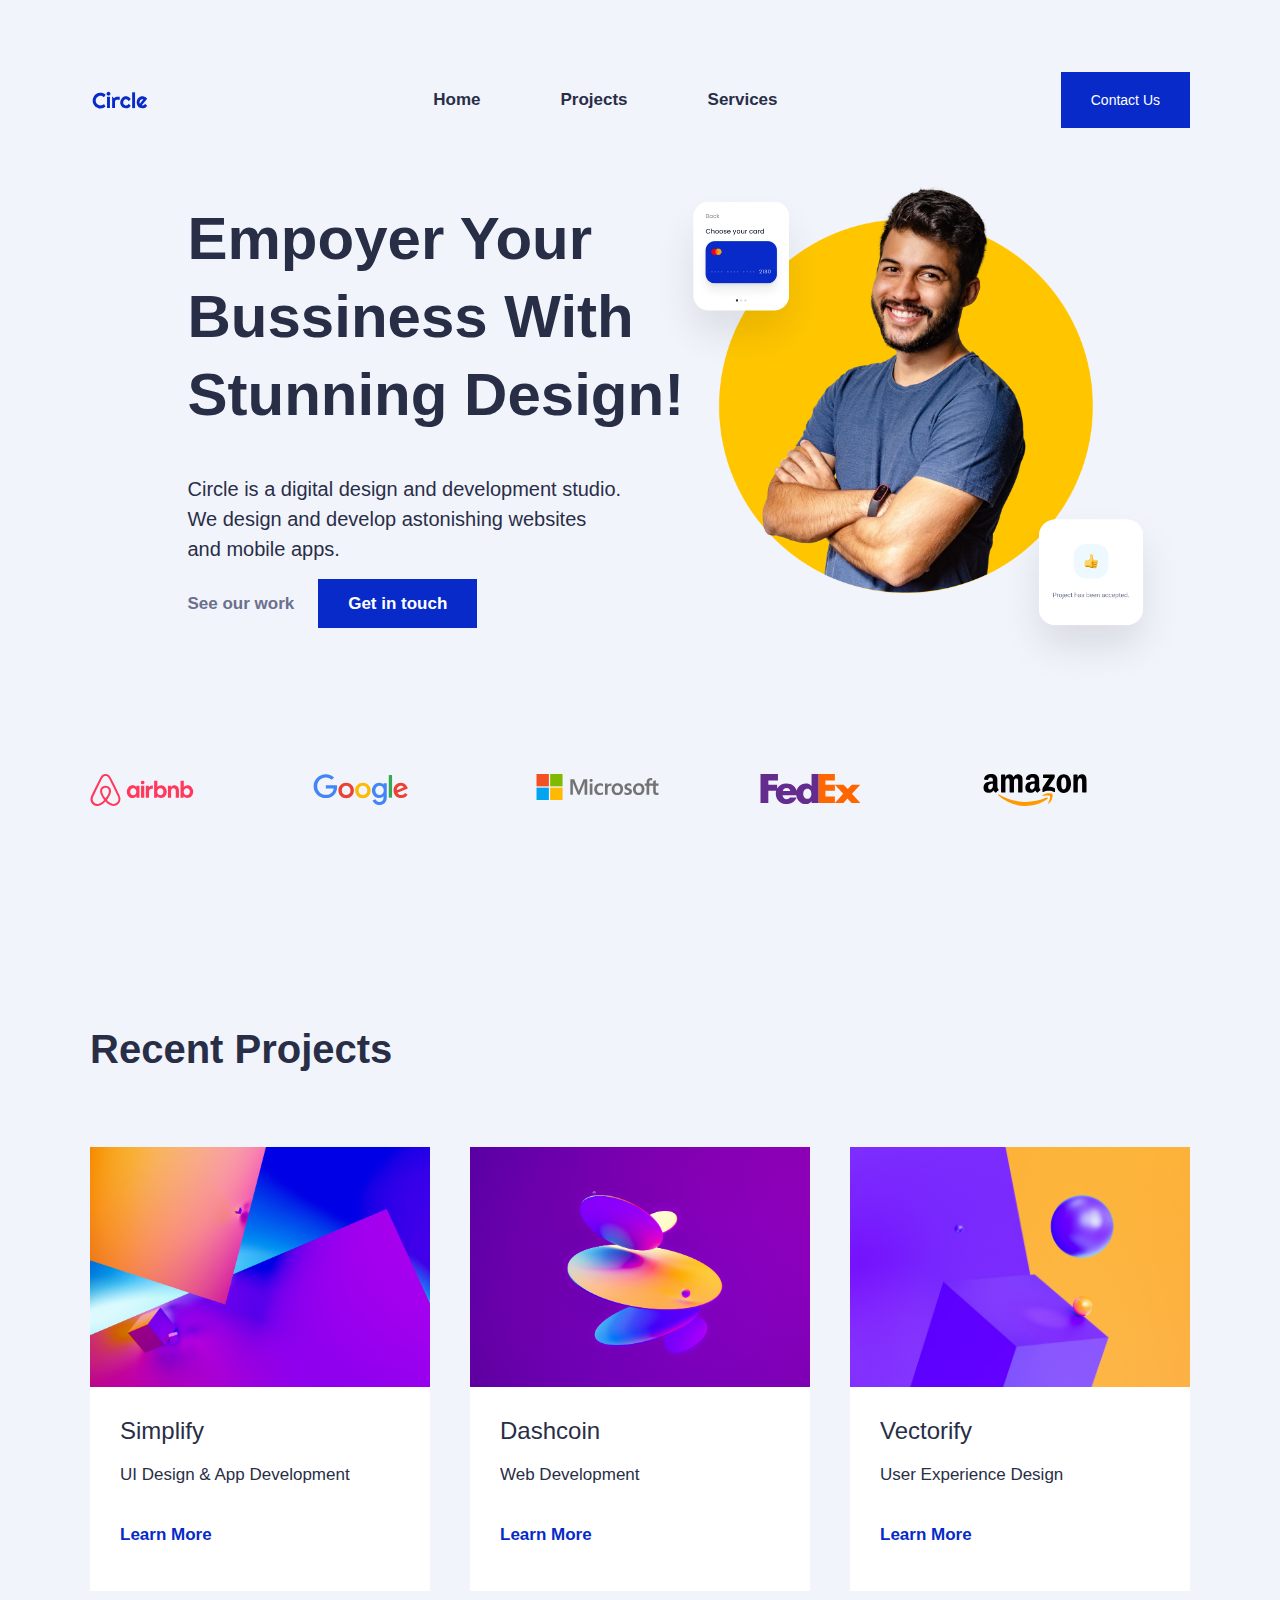
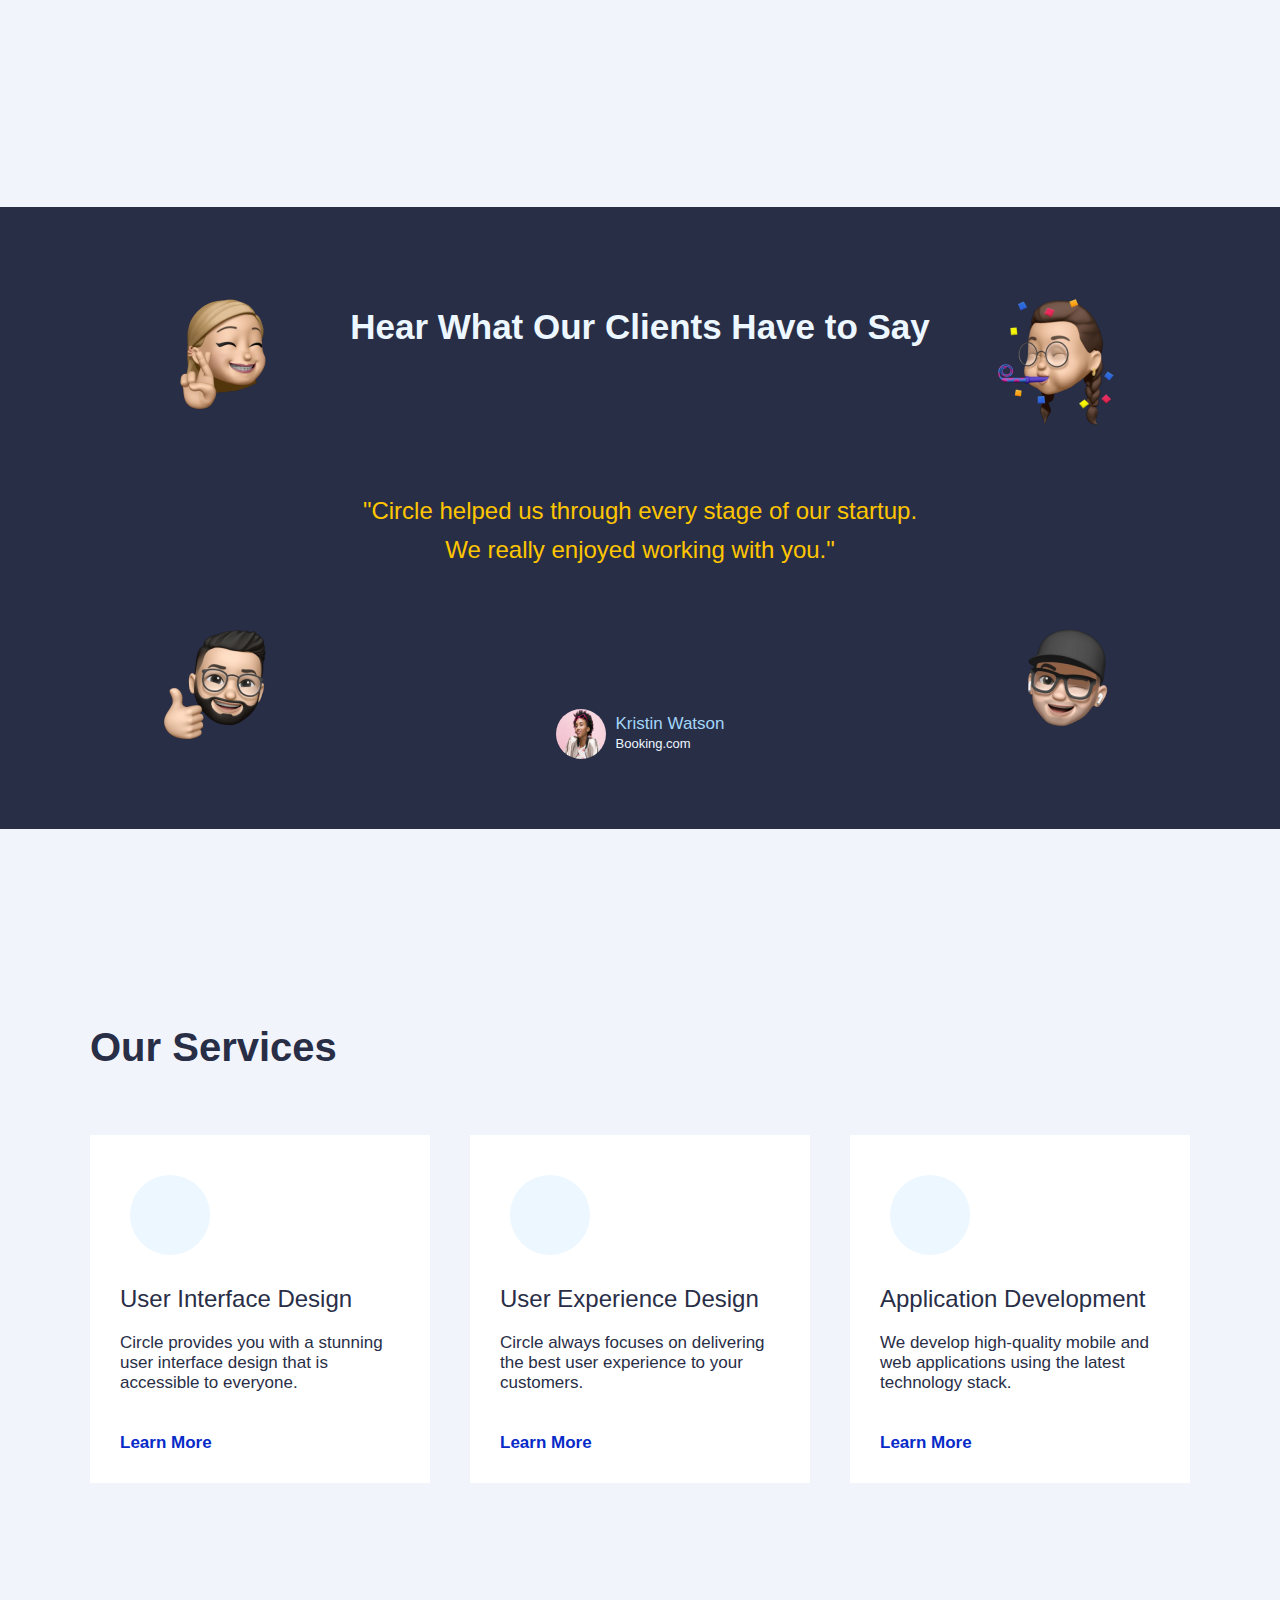
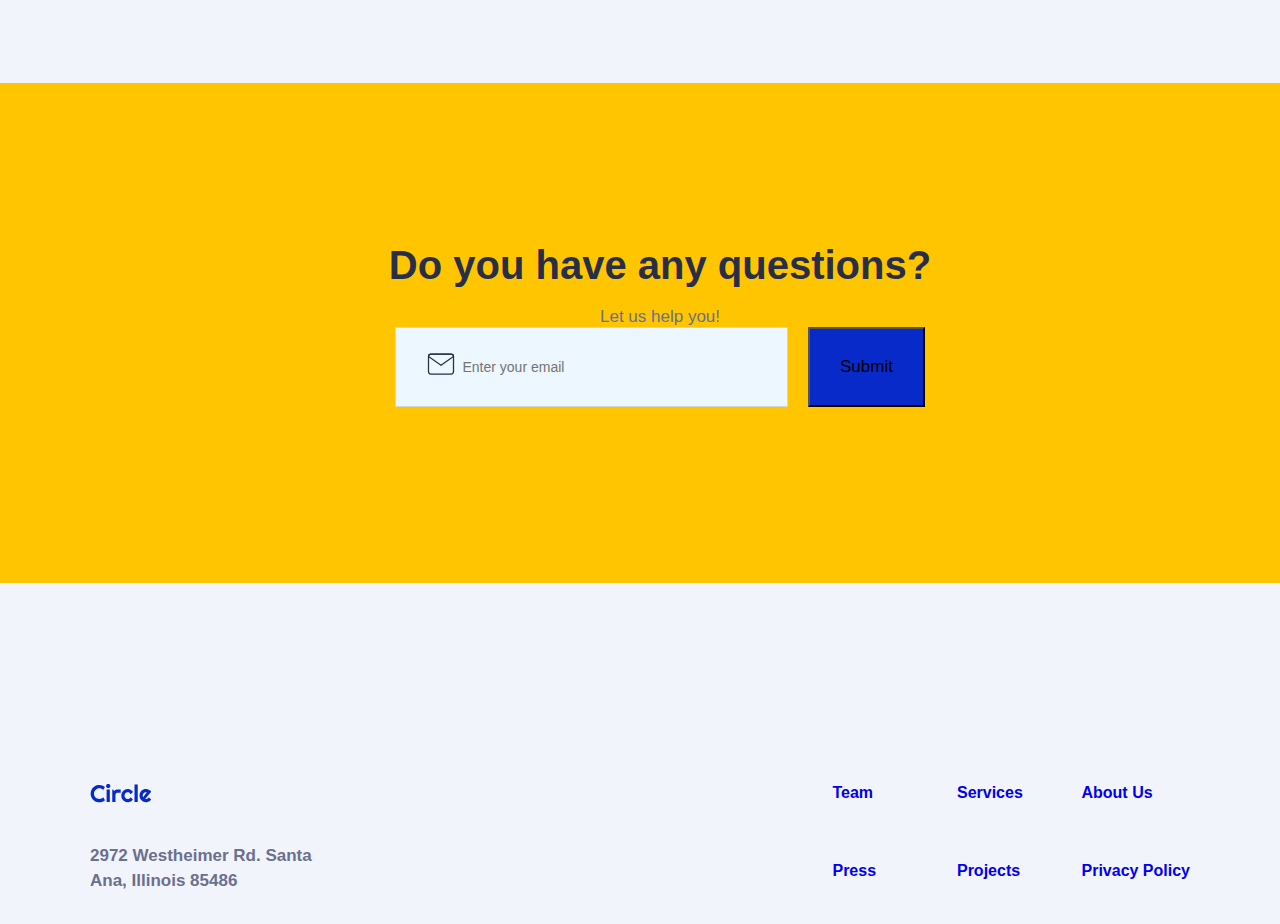
==== commit a686e5e9: "finish html - css landing page" ====
--- a/index.html
+++ b/index.html
@@ -17,7 +17,7 @@
 
   <nav class="nav">
     <ul>
-        <li><a href="#Home"></a>Home</li>
+        <li><a href="#Home" class="home"></a>Home</li>
         <li><a href="#Projects"></a>Projects</li>
         <li><a href="#Services"></a>Services</li>
     </ul>
@@ -167,7 +167,7 @@
                         <div class="projectTitle">User Interface Design</div>
                         <div class="projectDescription">Circle provides you with a stunning user interface design that is accessible to everyone.</div>
                     </div>
-                    <a href="">Learn More</a>
+                    <a href="" class="projectLink">Learn More</a>
                 </div>
             </div>
             <div class="serviceCard">
@@ -177,7 +177,7 @@
                         <div class="projectTitle">User Experience Design</div>
                         <div class="projectDescription">Circle always focuses on delivering the best user experience to your customers.</div>
                     </div>
-                    <a href="">Learn More</a>
+                    <a href=""class="projectLink">Learn More</a>
                 </div>
             </div>
             <div class="serviceCard">
@@ -187,7 +187,7 @@
                         <div class="projectTitle">Application Development</div>
                         <div class="projectDescription">We develop high-quality mobile and web applications using the latest technology stack.</div>
                     </div>
-                    <a href="">Learn More</a>
+                    <a href="" class="projectLink">Learn More</a>
                 </div>
             </div>
 
@@ -201,7 +201,13 @@
         <h1 class="ctaHeading">Do you have any questions?</h1>
         <div class="ctaSubtitle">Let us help you!</div>
         <div class="formBlock">
-            <form id="email-form" name="email-form" data-name="Email Form" method="get" class="cta-form" aria-label="Email Form"><div class="cta-textfield-wrapper"><div class="textfield-icon"></div><input type="email" class="text-field w-input" maxlength="256" name="email-2" data-name="Email 2" placeholder="Enter your email" id="email-2" required=""></div><input type="submit" value="Suscribe" data-wait="Please wait..." class="button primary-button cta-button w-button"></form>
+            <form id="email-form"  class="ctaForm">
+                <div class="ctaEmail">
+                    <div class="emailIcon"></div>
+                    <input type="email" class="emailText" placeholder="              Enter your email">
+                </div>
+                <input type="submit"  class="suscribeButtom" placeholder="Suscribe">
+            </form>
         </div>
     </div>
 </div>
@@ -211,11 +217,11 @@
     <div class="footerContainer">
         <div class="footerContent">
             <div class="footerContentLogo">
-                <img src="./project-assets/logos/circle.svg" alt="circle-logo">
+                <img src="./project-assets/logos/circle.svg" alt="footerContentLogo">
             </div>
             <div class="footerContentAdress">2972 Westheimer Rd. Santa Ana, Illinois 85486</div>
         </div>
-        <div class="foooterLinks">
+        <div class="footerLinks">
             <a href="#" class="footerLink">Team</a>
             <a href="#" class="footerLink">Services</a>
             <a href="#" class="footerLink">About Us</a>
--- a/style.css
+++ b/style.css
@@ -59,6 +59,12 @@
     margin: 0px 20px;
   }
 
+  .nav ul .home{
+    color: #0082f3;
+  }
+
+
+ 
   li {
     position: relative;
     display: inline-block;
@@ -71,7 +77,7 @@
     font-weight: bold;
   }
 
-  li a:hover{
+  li:hover{
     color: #072AC8;
 }
 
@@ -99,7 +105,7 @@
   }
 
   .mainContent{
-    max-width: 530px;
+    width: 530px;
   }
   
   .mainH1 {
@@ -292,7 +298,7 @@
     margin: 30px;
     color: #072AC8;
     font-size: 17px;
-    font-weight: 500;
+    font-weight: bold;
     text-decoration: none;
   }
 
@@ -301,6 +307,7 @@
     position: relative;
     height: 622px;
     margin-top: 200px;
+    max-width: 1320px;
     margin-right: auto;
     margin-left: auto;
     background-color: #292e47;
@@ -467,7 +474,7 @@
     background-repeat: no-repeat;
   }
 
-  serviceIcon2{
+  .serviceIcon2{
     width: 80px;
     height: 80px;
     margin-top: 40px;
@@ -476,12 +483,181 @@
     padding-left: 0px;
     border-radius: 50%;
     background-color: #ecf7ff;
-    background-image: url("../mid-term-project/project-assets/services-section/icons/2.svg");
+    background-image: url("https://uploads-ssl.webflow.com/61f7ff5634c23c5bef9d2e54/61f800c8833d6516808175d9_2.svg");
     background-position: 50% 50%;
     background-size: auto;
     background-repeat: no-repeat;
   }
 
+  .serviceIcon3{
+    width: 80px;
+    height: 80px;
+    margin-top: 40px;
+    margin-left: 40px;
+    padding-bottom: 0px;
+    padding-left: 0px;
+    border-radius: 50%;
+    background-color: #ecf7ff;
+    background-image: url(https://uploads-ssl.webflow.com/61f7ff5634c23c5bef9d2e54/61f800c8904e902e319eacde_3.svg);
+    background-position: 50% 50%;
+    background-size: auto;
+    background-repeat: no-repeat;
+  }
+    
+  .service-content{
+    display: flex;
+    flex-direction: column;
+    justify-content: space-between;
+  }
+
+  /* section Form */
+  .form{
+    width: 1320px;
+    height: 500px;
+    max-width: 1320px;
+    margin-top: 200px;
+    margin-right: auto;
+    margin-left: auto;
+    background-color: #ffc600;
+  }
+
+  .formCta{
+    display: flex;
+    height: 100%;
+    flex-direction: column;
+    justify-content: center;
+    align-items: center;
+  }
+
+  .ctaHeading{
+    margin-bottom: 20px;
+    color: #292e47;
+    font-size: 40px;
+    line-height: 44px;
+  }
+
+  .ctaSubtitle{
+    font-size: 17px;
+    color: #6b708d;
+    font-weight: 530;
+  }
+
+  .formBlock{
+    display: flex;
+    margin-top: 50px;
+    flex-direction: column;
+    justify-content: center;
+    margin: 0 0 15px;
+  }
+
+  .ctaForm{
+    display: flex;
+    justify-content: center;
+    align-items: center;
+    margin-top: 0em;
+  }
+
+  .ctaEmail{
+    position: relative;
+  }
+
+  .emailIcon{
+    position: absolute;
+    left: 8%;
+    top: 27%;
+    right: auto;
+    bottom: auto;
+    width: 30px;
+    height: 30px;
+    background-image: url(./project-assets/newsletter/icon/mail.svg);
+    background-position: 50% 50%;
+    background-size: auto;
+    background-repeat: no-repeat;
+  }
+
+  .emailText{
+    width: 393px;
+    height: 80px;
+    margin-bottom: 0px;
+    padding-left: 70px;
+    background-color: #ecf7ff;
+    color: #292e47;
+    padding: 8px 12px;
+    font-size: 14px;
+    vertical-align: middle;
+    border: 1px solid #cccc;
+  }
+
+  .suscribeButtom{
+    height: 80px;
+    margin-left: 20px;
+    padding-right: 60px;
+    padding-left: 60px;
+    padding: 15px 30px;
+    background-color: #072ac8;
+    font-size: 17px;
+  }
   
+  .suscribeButtom:hover{
+    background-color: #292e47;
+  }
+
+  /*  section Footer  */
+  .footer{
+    margin-top: 200px;
+    padding-bottom: 100px;
+    padding: 0px 30px;
+  }
+
+  .footerContainer{
+    display: flex;
+    justify-content: space-between;
+    align-items: stretch;
+    max-width: 1100px;
+    margin-right: auto;
+    margin-left: auto;
+  }
+
+  .footerContent{
+    display: flex;
+    width: 260px;
+    max-width: 260px;
+    flex-direction: column;
+  }
+
+  .footerContentLogo{
+    width: 100px;
+    height: 30px;
+    margin-bottom: 30px;
+  }
+
+  .footerContentAdress{
+    font-size: 17px;
+    line-height: 150%;
+    margin-bottom: 30px;
+    color: #6b708d;
+    font-weight: 550;
+  }
+
+  .footerLinks{
+    display: grid;
+    grid-auto-columns: 1fr;
+    grid-column-gap: 16px;
+    grid-row-gap: 16px;
+    grid-template-columns: 1fr 1fr 1fr;
+    grid-template-rows: auto;
+  }
+
+  .footerLink{
+    font-size: 16px;
+    text-decoration: none;
+    line-height: 20px;
+    font-weight: 550;
+  }
+
+
+
+
+  
 
   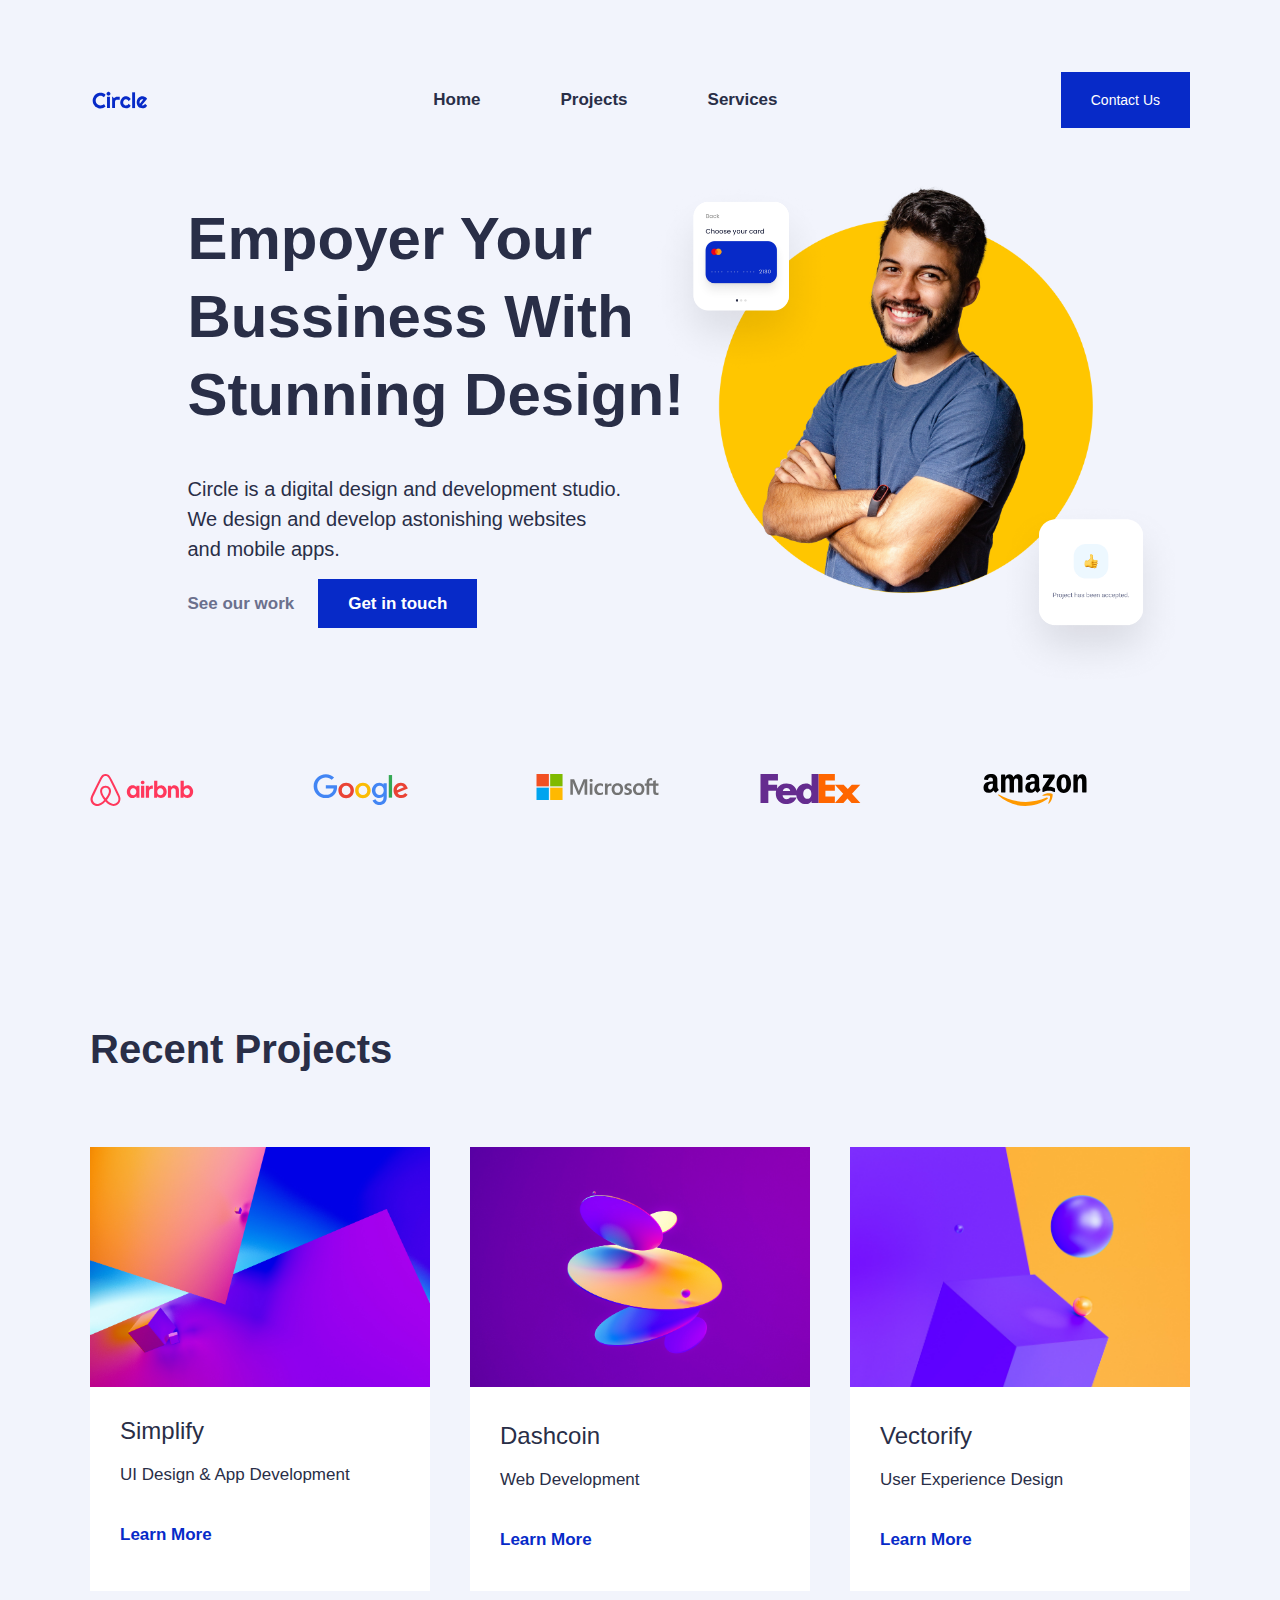
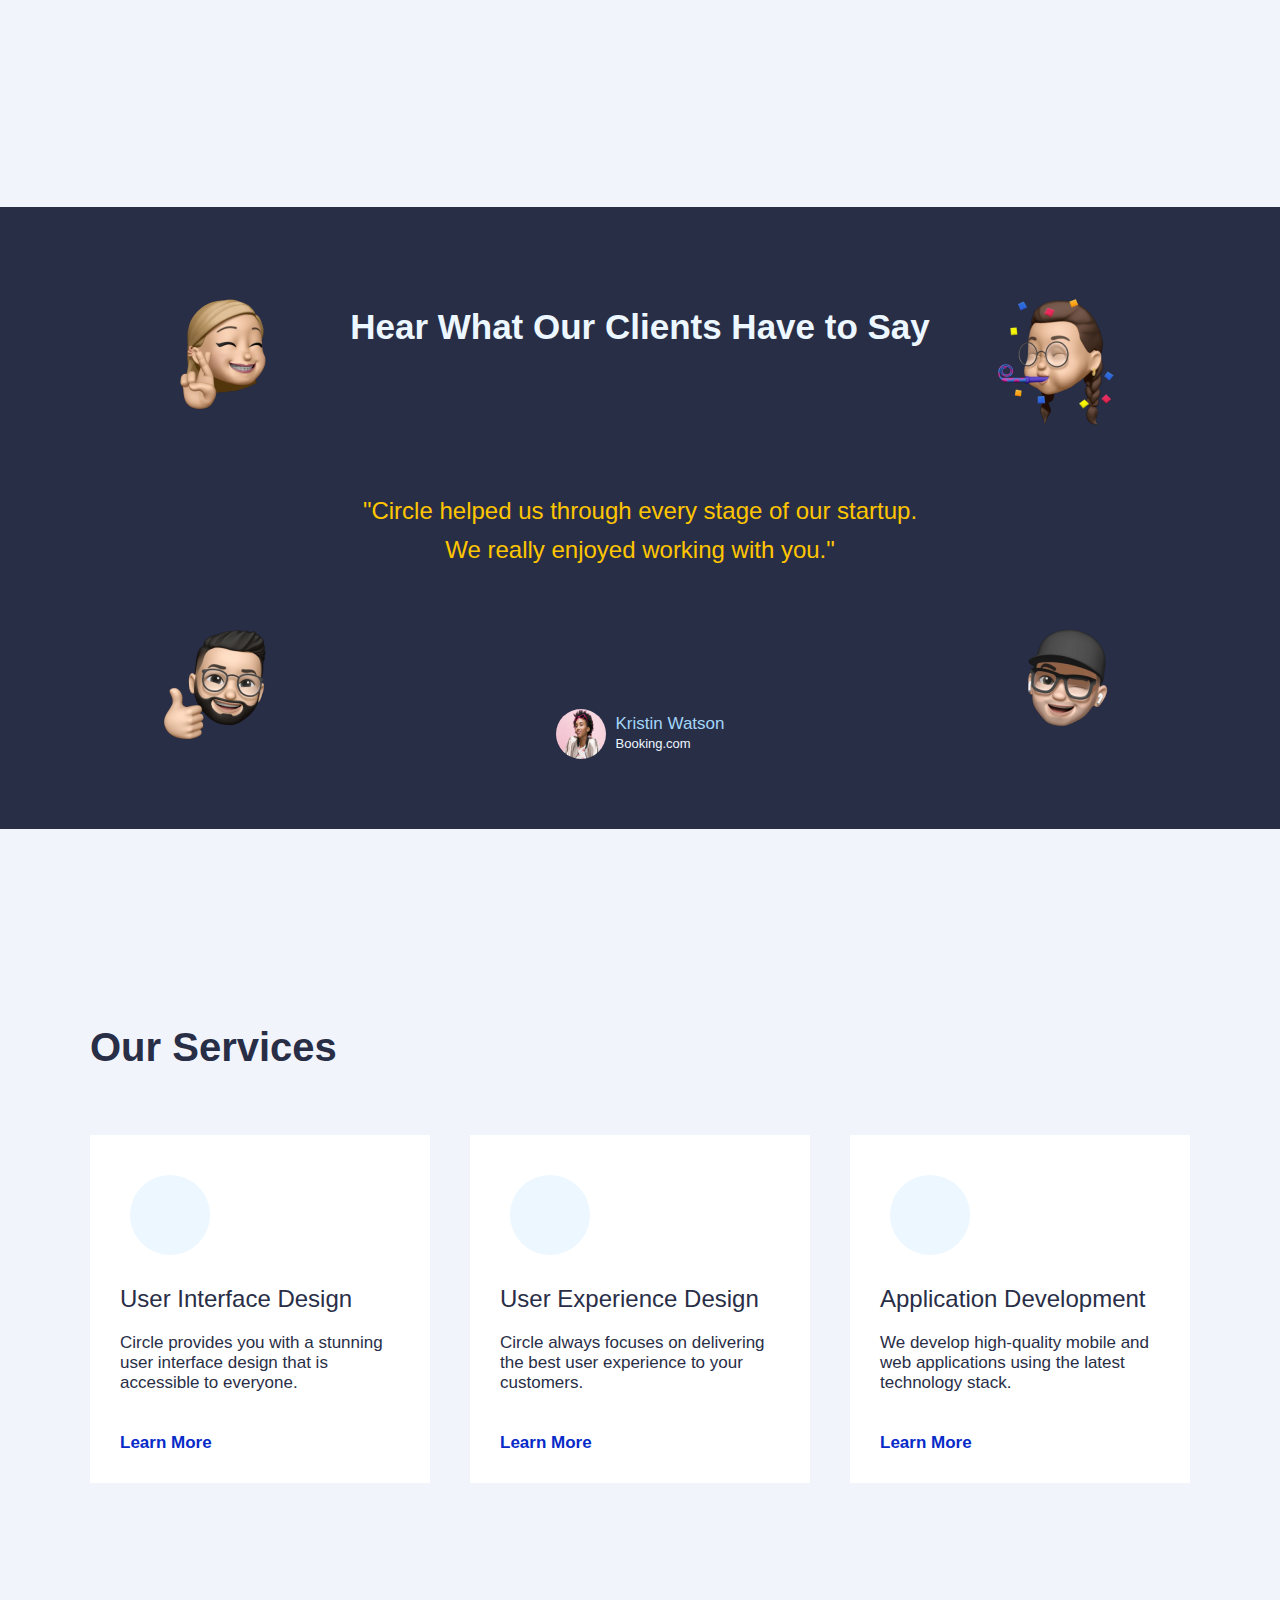
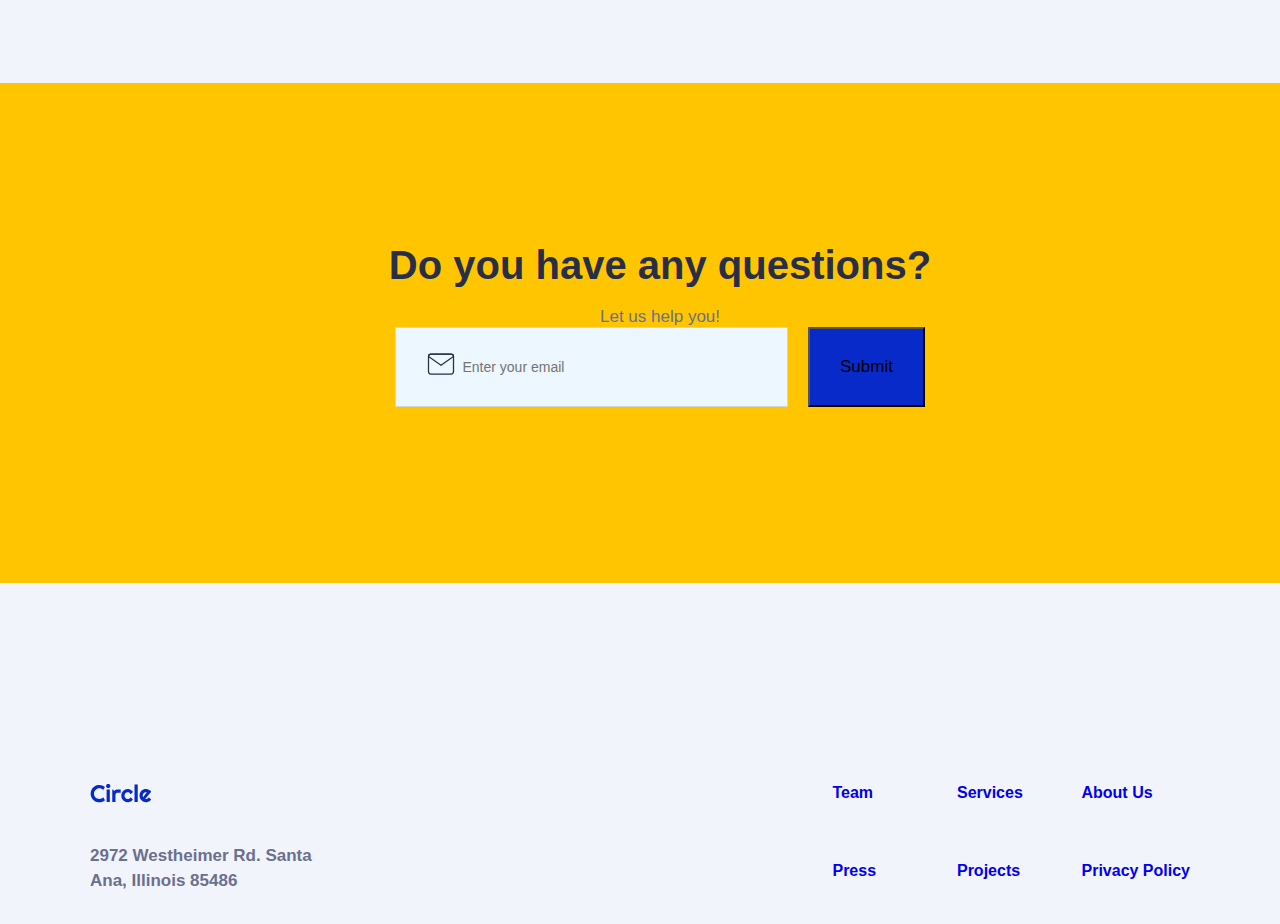
==== commit 22b765c7: "media phone done" ====
--- a/index.html
+++ b/index.html
@@ -81,9 +81,7 @@
             <div  class="recentProjectsListRole">
                 <div  class="recentProjectsListItem">
                     <div class="projectCard">
-                        <div class ="projectImg">
                             <img src="./project-assets/projects-section/1.jpg" alt="1" class="projectImg">
-                        </div>
                         <div class ="projectContent">
                             <div class ="projectText">
                                 <div class ="projectTitle">Simplify</div>
@@ -95,9 +93,7 @@
                 </div>
                 <div class="recentProjectsListItem">
                     <div class="project-Card">
-                        <div class ="projectImg">
-                            <img src="./project-assets/projects-section/2.jpg" alt="2" class="projectImg">
-                        </div>
+                        <img src="./project-assets/projects-section/2.jpg" alt="2" class="projectImg">
                         <div class ="projectContent">
                             <div class ="projectText">
                                 <div class ="projectTitle">Dashcoin</div>
@@ -109,9 +105,7 @@
                 </div>
                 <div class="recentProjectsListItem">
                     <div class="project-Card">
-                        <div class ="projectImg">
-                            <img src="./project-assets/projects-section/3.jpg" alt="3" class="projectImg">
-                        </div>
+                        <img src="./project-assets/projects-section/3.jpg" alt="3" class="projectImg">
                         <div class ="projectContent">
                             <div class ="projectText">
                                 <div class ="projectTitle">Vectorify</div>
--- a/style.css
+++ b/style.css
@@ -655,9 +655,251 @@
     font-weight: 550;
   }
 
-
-
-
+  /* mediaquerys */
+  /* tablet max-width 1200px */
+  @media (max-width:1200px){
+    .navbar {
+      flex-direction: column;      
+    }
+    .mainContainer{
+      flex-direction: column;
+    }
+    .gridLogos{
+      justify-items: center;
+      align-items: center;
+      grid-column-gap: 50px;
+      grid-template-columns: 1fr 1fr;
+      grid-template-rows: auto auto;
+
+    }
+
+    .clientLogoAmazon img{
+      display: none;
+    }
+
+    .recentProjectsListRole{
+      justify-items: stretch;
+      grid-auto-flow: row;
+      grid-template-columns: 1fr;
+      grid-template-rows: auto auto auto;
+    }
+
+    .projectCard{
+      width: 100%;
+      max-width: 100%;
+    }
+
+    .projectImg{
+      width: 100%;
+      object-fit: cover;
+    }
+
+    .ourClients{
+      height: 450px;
+    }
+
+    .ourClientsContainer{
+      height: 100%;
+      justify-content: space-around;
+    }
+
+    .ourClientsTitle{
+      max-width: 400px;
+      margin-bottom: 0px;
+      line-height: 150%;
+    }
+
+    .emojiTopLeft{
+      display: none;
+    }
+
+    .emojiTopRight{
+      display: none;
+    }
+
+    .emojiBottomLeft{
+      display: none;
+    }
+
+    .emojiBottomRight{
+      display: none;
+    }
+
+    .ourServices{
+      margin-top: 40px;
+    }
+
+    .title{
+      text-align: center;
+    }
+
+    .form{
+      width: 100%;
+      
+    }
+
+    .formCta{
+      max-width: 100%;
+      
+    }
+
+    .ctaForm{
+      flex-direction: column;
+    }
+
+    .suscribeButtom{
+      width: 100%;
+      max-width: 100%;
+      margin-top: 20px;
+      margin-bottom: 0px;
+      margin-left: 0px;
+    }
+
+    .footer{
+      margin-top: 60px;
+    }
+
+    .footerContainer{
+      flex-direction: column;
+      align-items: center;
+    }
+
+    .footerContent{
+      align-items: center;
+    }
+
+    .footerContentAdress{
+      text-align: center;
+    }
+
+
+  }
+
+  /* phone */
+  @media(max-width:500px){
+    .navbar {
+      margin-top: 0px;
+      flex-direction: column;  
+      padding-right: 30px;
+      padding-left: 30px;  
+    }
+    .mainContainer{
+      margin-top: 0px;
+      flex-direction: column;
+    }
+
+    .mainContent{
+      display: flex;
+      max-width: 500px;
+      flex-direction: column;
+      align-items: center;
+      align-self: center;
+    }
+
+    .mainH1{
+      font-size: 40px;
+      text-align: center;
+    }
+
+    .mainText{
+      font-size: 17px;
+      text-align: center;
+    }
+
+    .mainButtons{
+      display: flex;
+      flex-direction: row-reverse;
+      justify-content: flex-start;
+      align-items: center;
+    }
+
+    .hero-img{
+      margin-top: 40px;
+    }
+
+    .card-1{
+      display: none;
+    }
+
+    .card-2{
+      display: none;
+    }
+
+    .logos{
+      margin-top: 40px;
+    }
+
+    .recentProjects{
+      margin-top: 40px;
+    }
+
+    .title{
+      text-align: center;
+    }
+
+    .recentProjectsList{
+      margin-top: 20px;
+    }
+
+    .ourClients{
+      margin-top: 60px;
+      background-position: 50% 50%;
+      background-size: cover;
+      background-repeat: no-repeat;
+    }
+
+    .ourClientsContainer{
+      height: 100%;
+      justify-content: space-around;
+    }
+
+    .ourServices{
+      margin-top: 40px;
+    }
+
+    .title{
+      text-align: center;
+    }
+
+    .servicesGrid{
+      margin-top: 20px;
+      grid-template-columns: 1fr;
+      grid-template-rows: auto auto auto;
+    }
+
+    .serviceCard{
+      max-width: 100%;
+    }
+
+    .form{
+      max-width: 100%;
+    }
+
+    .formCta{
+      max-width: 100%;
+    }
+
+    .formBlock{
+      max-width: 100%;
+    }
+
+    .ctaHeading{
+      font-size: 30px;
+    }
+
+    .ctaForm{
+      margin-top: 50px;
+    }
+
+        
+  }
   
+  
+
+
+
+
+
+  
 
   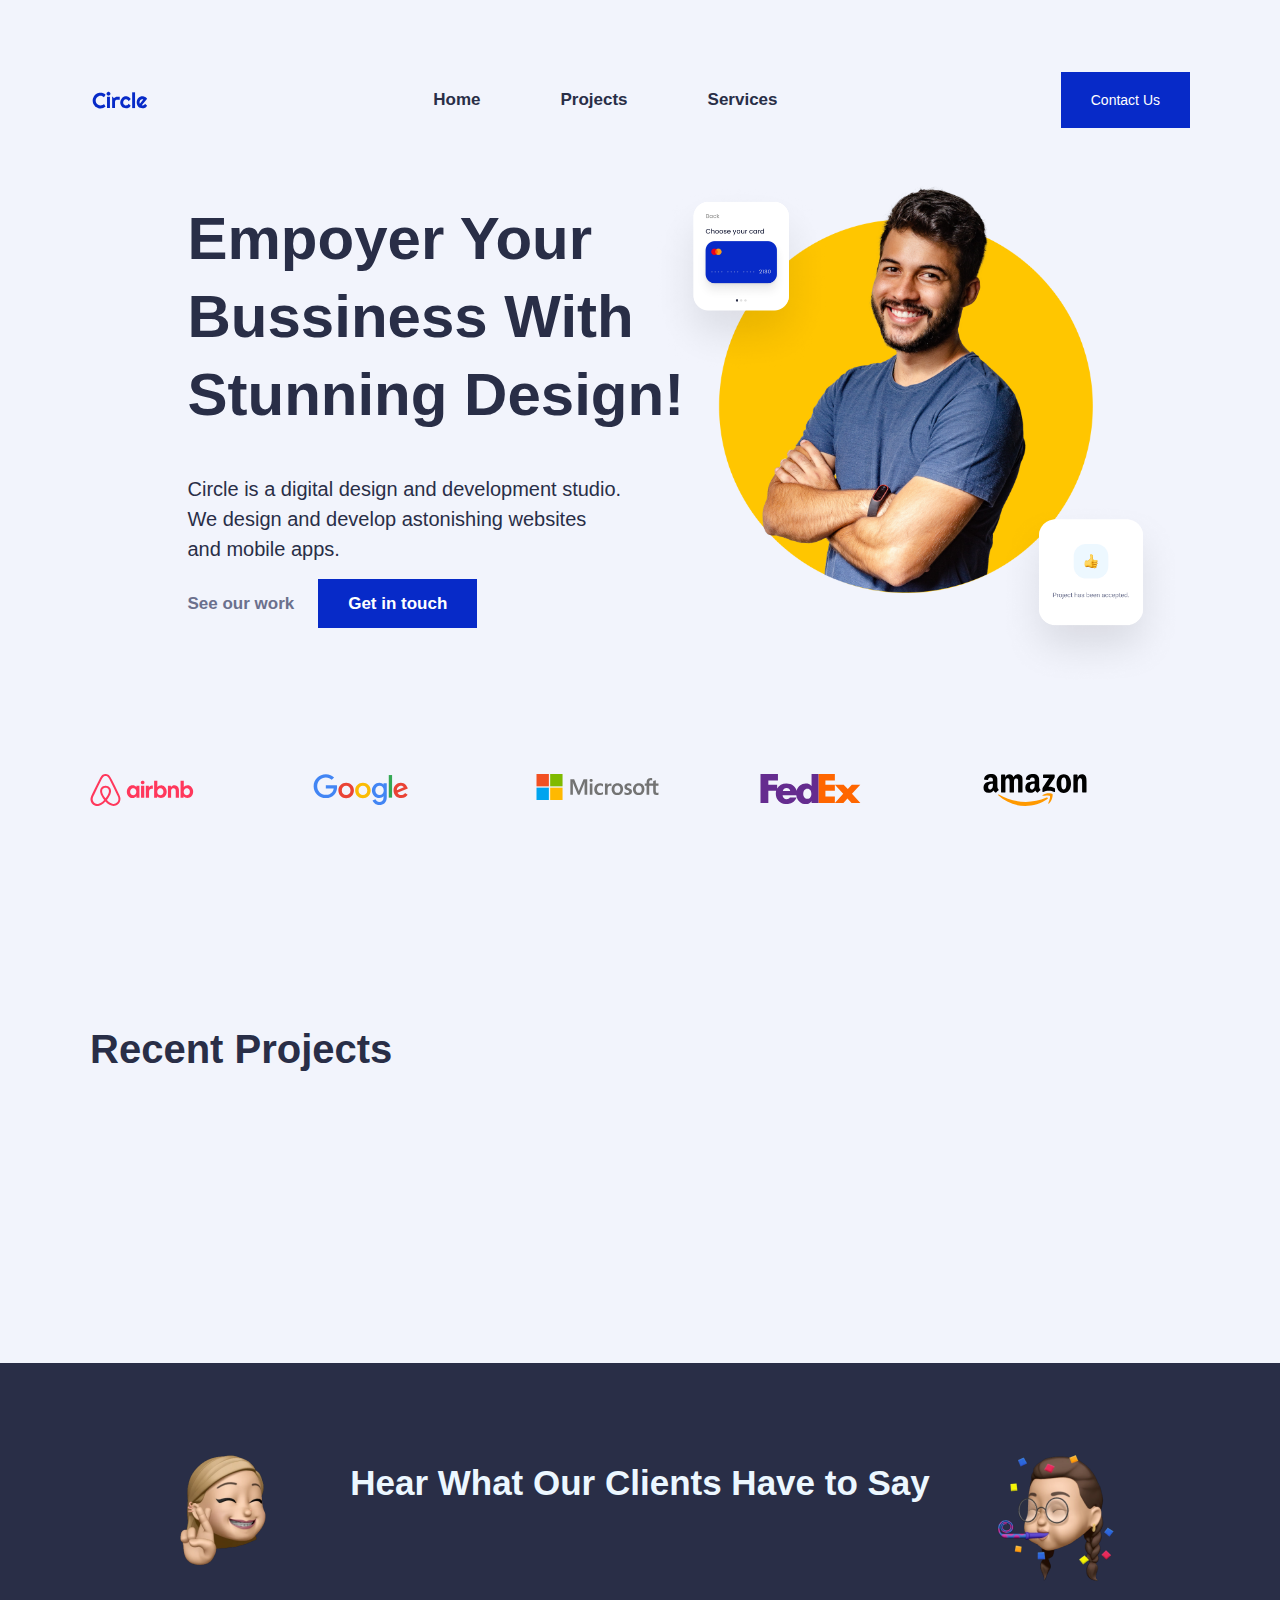
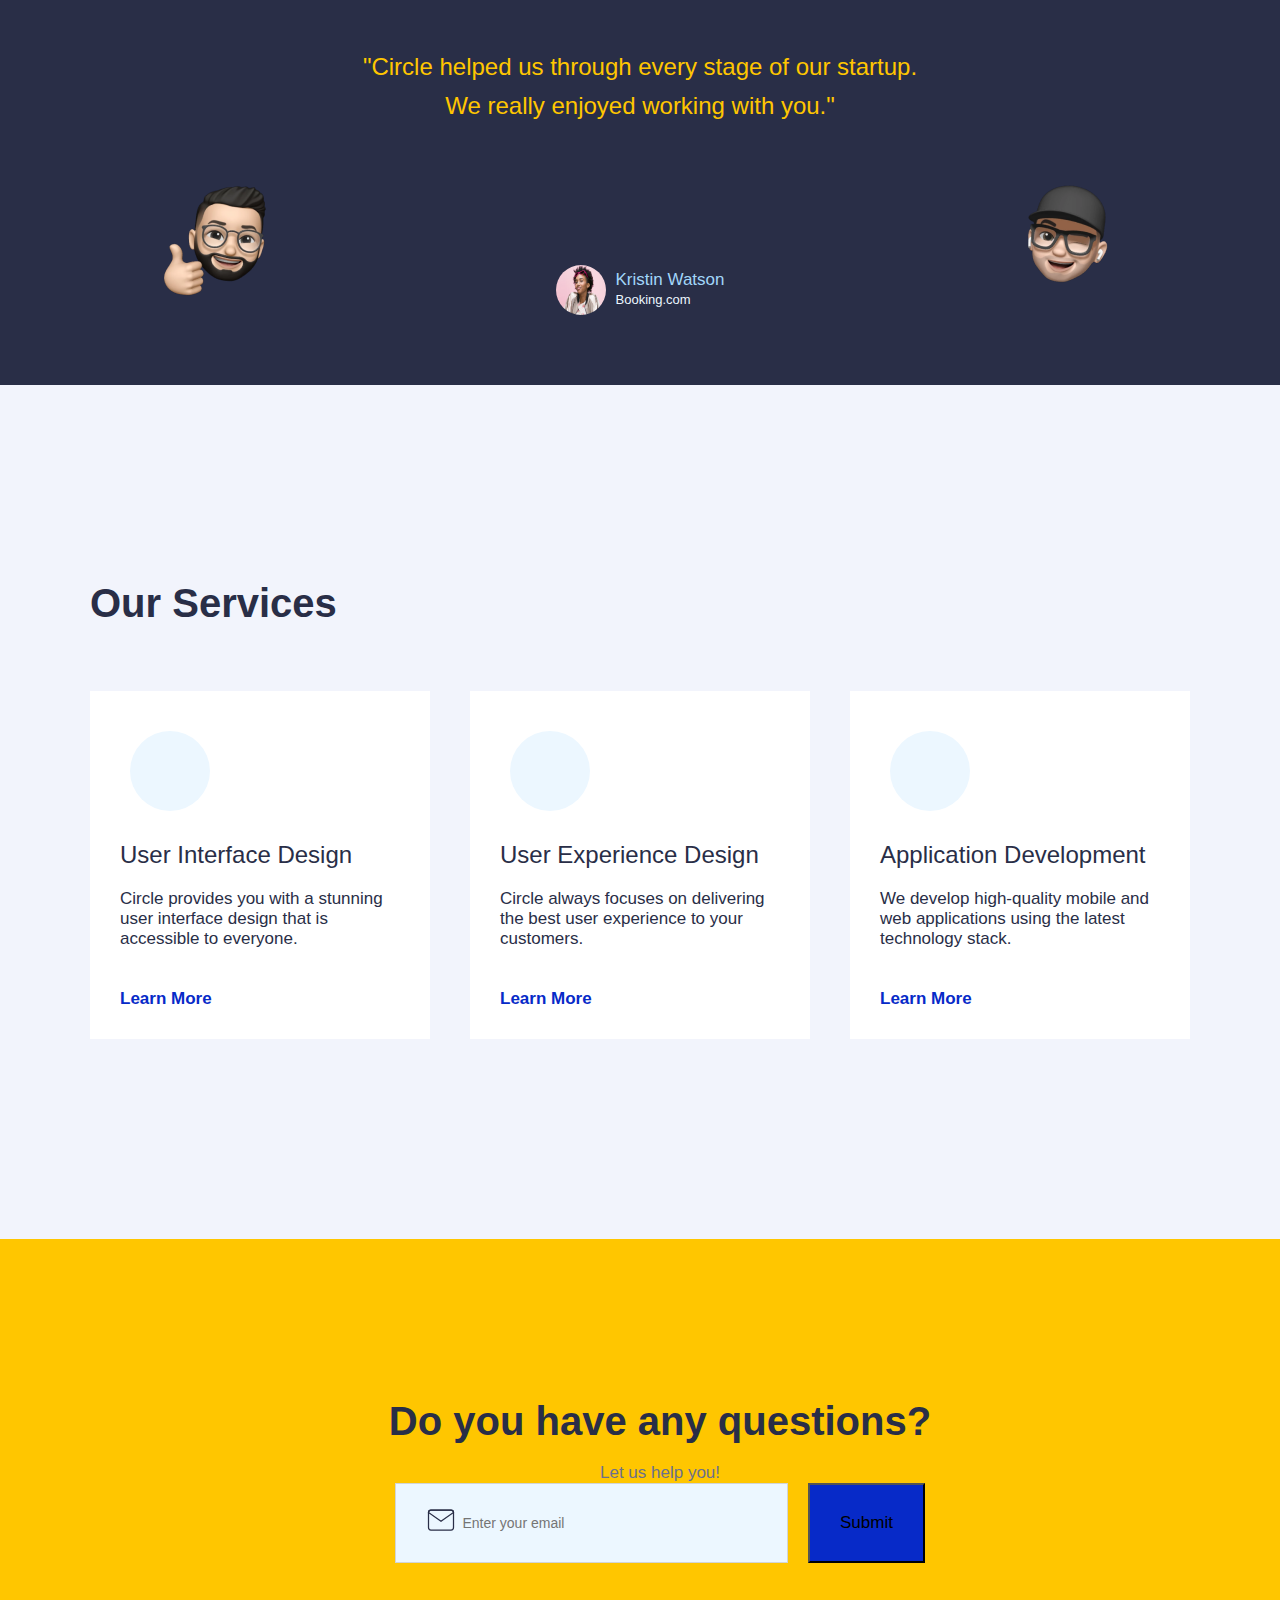
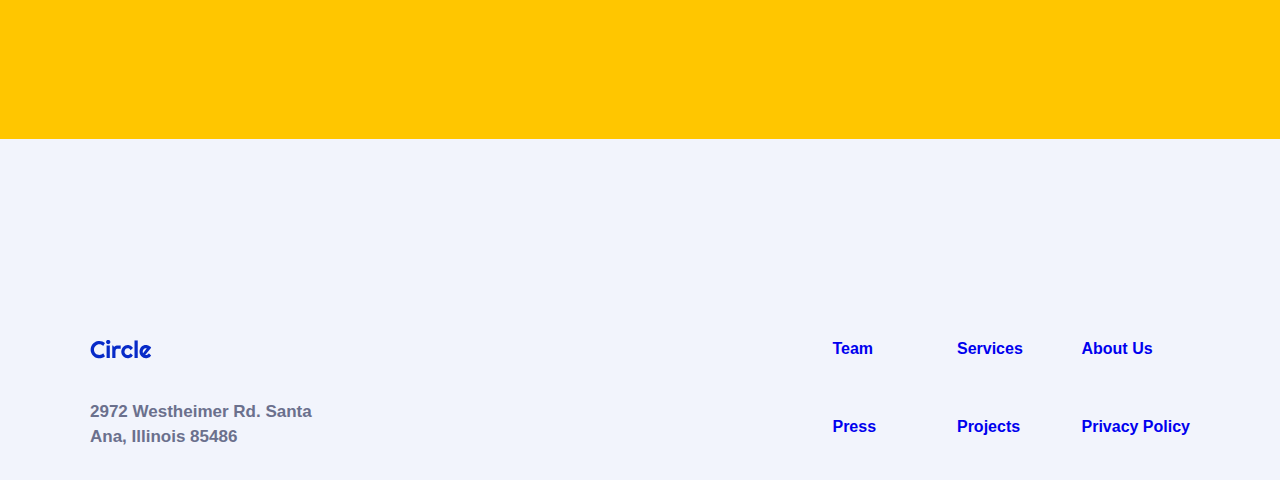
==== commit 29e15ca6: "API done" ====
--- a/index.html
+++ b/index.html
@@ -17,13 +17,13 @@
 
   <nav class="nav">
     <ul>
-        <li><a href="#Home" class="home"></a>Home</li>
+        <li><a href="./index.html" target="_blank" class="home"></a>Home</li>
         <li><a href="#Projects"></a>Projects</li>
         <li><a href="#Services"></a>Services</li>
     </ul>
 </nav>
 <div class="buttonContactUs">
-    <a href="#" class="buttonContactUs">Contact Us</a>
+    <a href="./contact-us/contact-us.html" target="_blank" class="buttonContactUs">Contact Us</a>
 </div>
 </header>
 
@@ -79,14 +79,14 @@
         <h2 class = "title">Recent Projects</h2>
         <div class="recentProjectsList">
             <div  class="recentProjectsListRole">
-                <div  class="recentProjectsListItem">
+                <!-- <div  class="recentProjectsListItem" id="infoJson">
                     <div class="projectCard">
                             <img src="./project-assets/projects-section/1.jpg" alt="1" class="projectImg">
                         <div class ="projectContent">
                             <div class ="projectText">
                                 <div class ="projectTitle">Simplify</div>
                                 <div class ="projectDescription">UI Design & App Development</div>
-                                <a href=""target="_blank" class="projectLink" >Learn More</a>
+                                <a href="./recent-projects/recent-projects.html" target="_blank" class="projectLink" >Learn More</a>
                             </div>
                         </div>
                     </div>
@@ -114,7 +114,7 @@
                             </div>
                         </div>
                     </div>
-                </div>
+                </div> -->
             </div>
         </div>
     </div>
@@ -226,7 +226,7 @@
     </div>
 </div>
 
-
+<script src="./index.js"></script>
     
 </body>
 </html>--- a/style.css
+++ b/style.css
@@ -250,9 +250,9 @@
   .projectCard{
     display: flex;
     width: 340px;
-    height: 444px;
+    /* height: 444px; */
     max-width: 340px;
-    max-height: 444px;
+    min-height: 444px;
     flex-direction: column;
     justify-content: flex-start;
     flex: 1;
@@ -663,6 +663,7 @@
     }
     .mainContainer{
       flex-direction: column;
+      
     }
     .gridLogos{
       justify-items: center;
@@ -794,6 +795,8 @@
       flex-direction: column;
       align-items: center;
       align-self: center;
+      width: 90%;
+  
     }
 
     .mainH1{
@@ -873,18 +876,31 @@
 
     .form{
       max-width: 100%;
+     
     }
 
     .formCta{
-      max-width: 100%;
+      display: flex;
+      flex-direction: column;
+      align-items: center;
     }
 
     .formBlock{
       max-width: 100%;
+      width: 75%;
+    }
+
+    .ctaEmail {
+      width: 100%;
+    }
+
+    .formBlock input {
+      width: 100%;
     }
 
     .ctaHeading{
       font-size: 30px;
+      text-align: center;
     }
 
     .ctaForm{
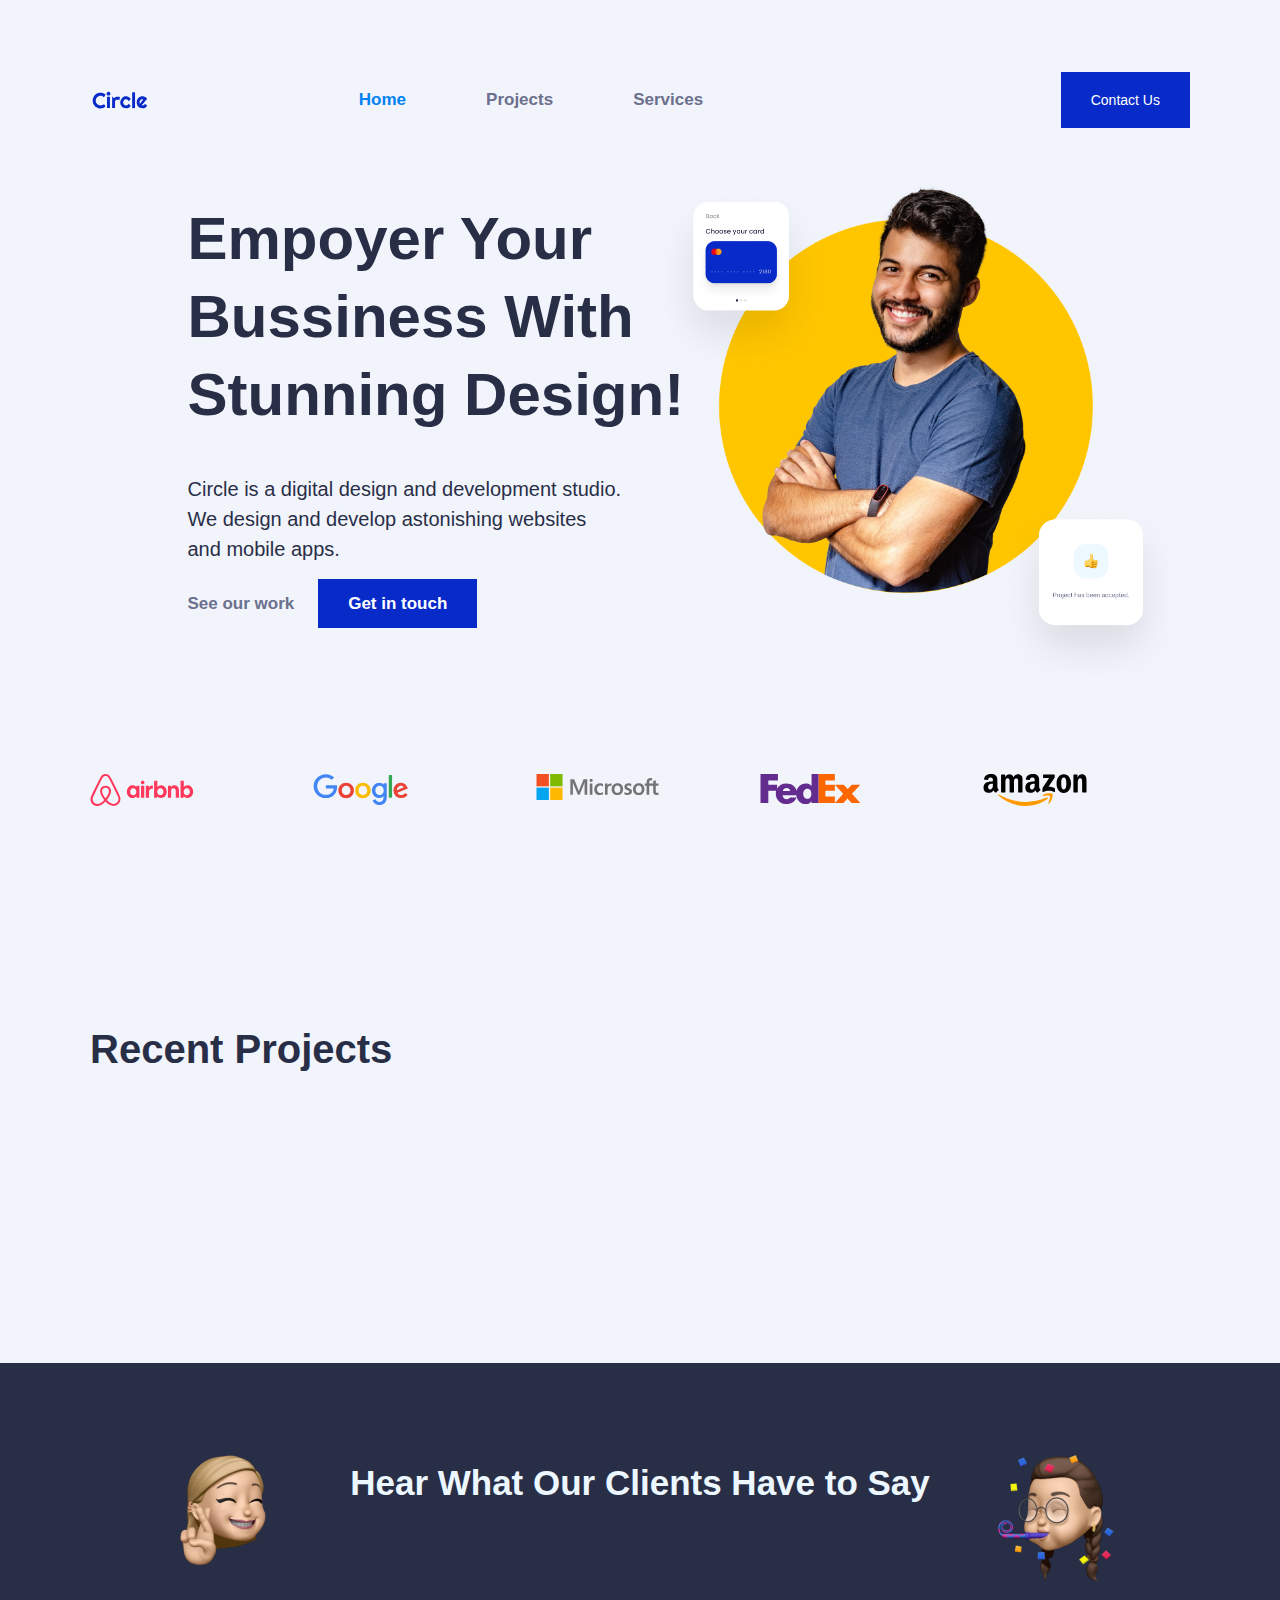
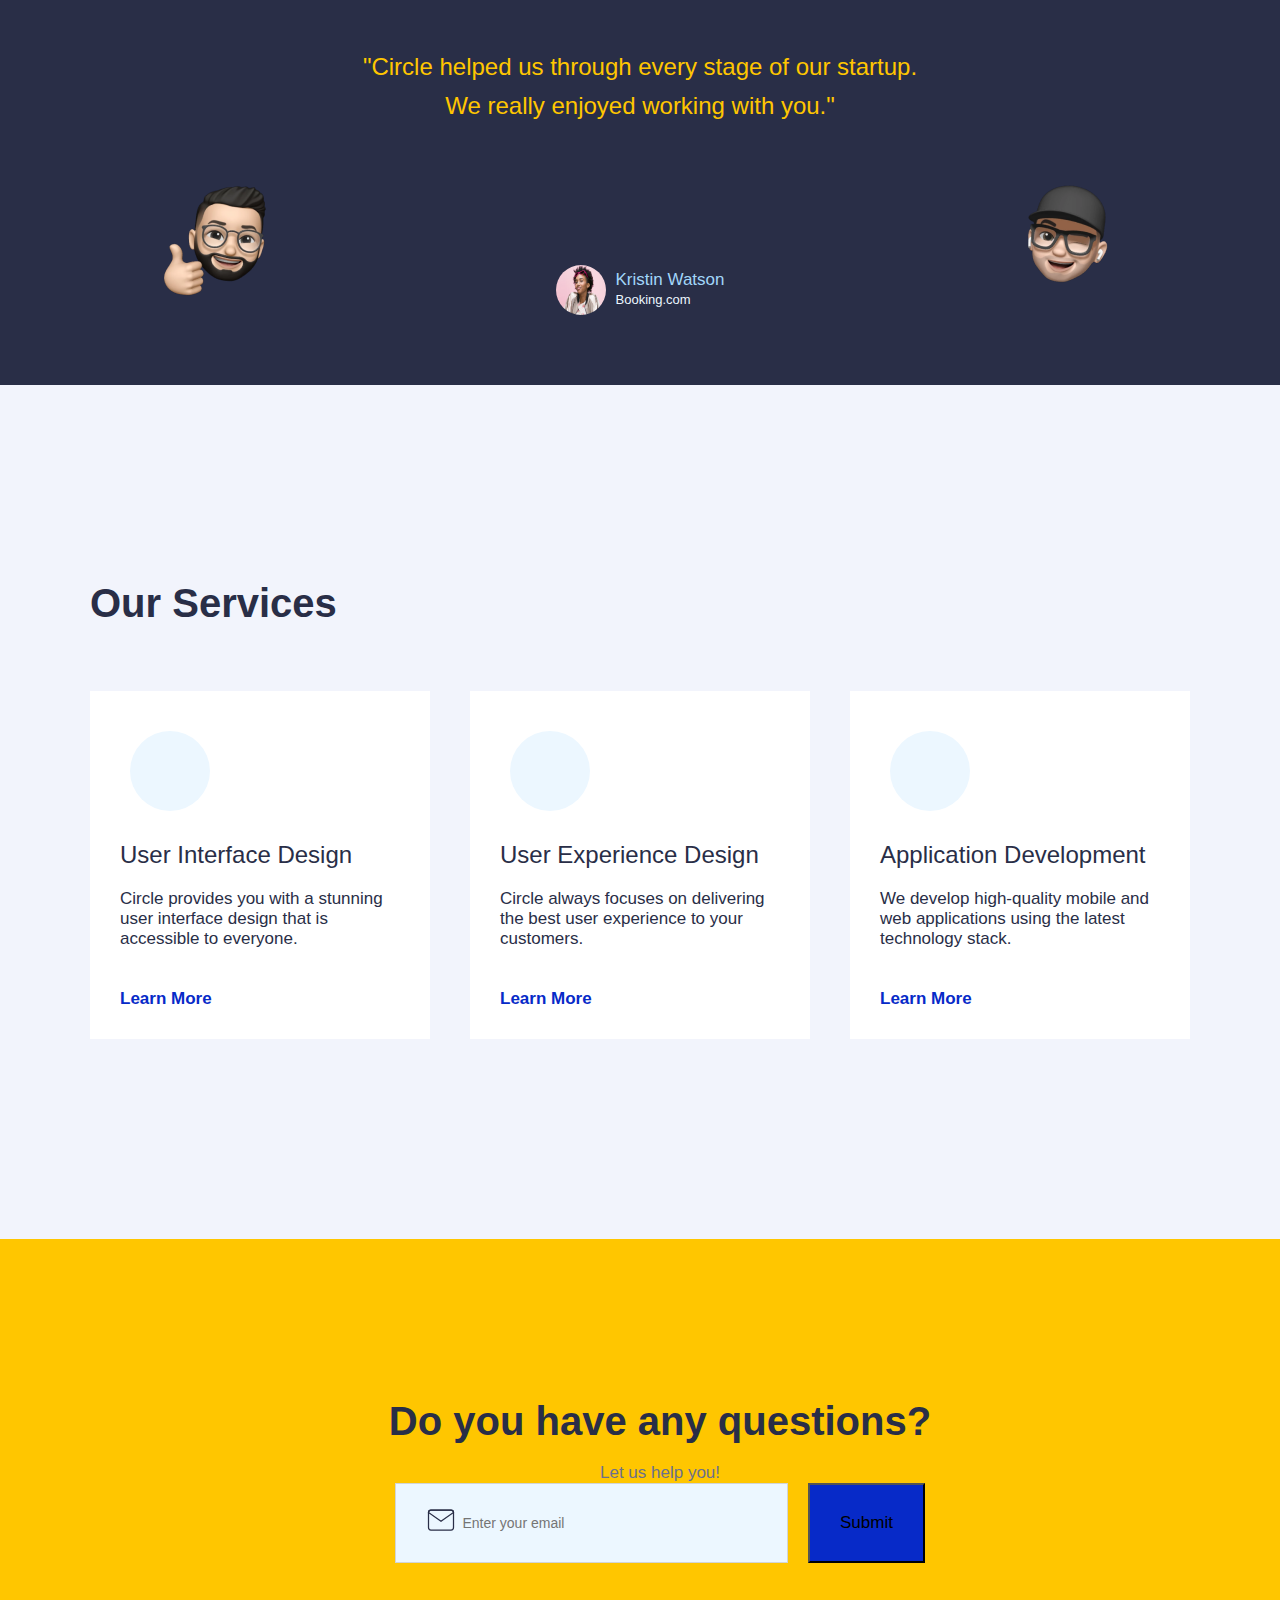
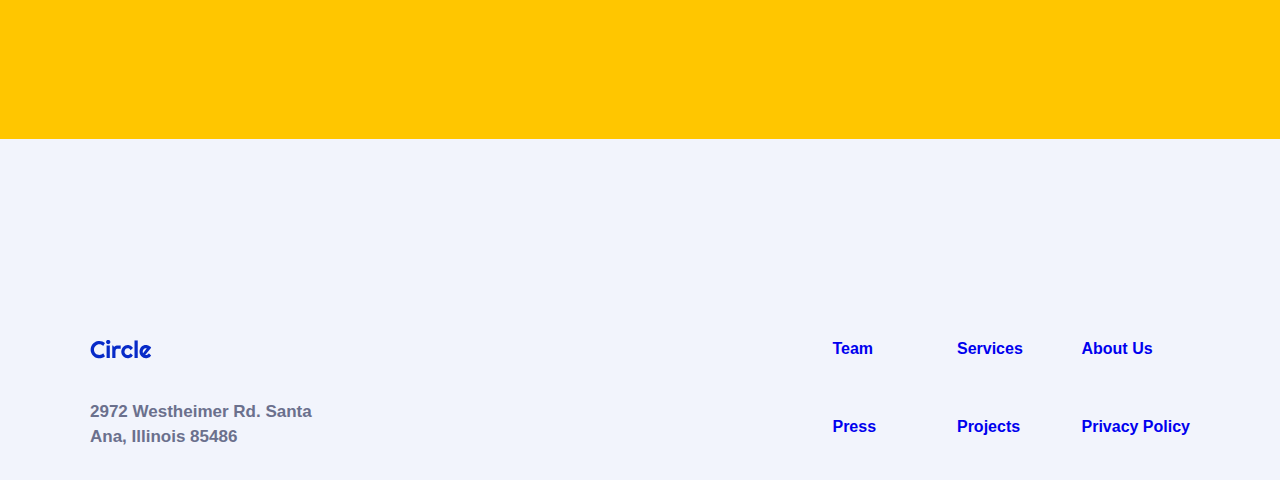
==== commit 47a2ef11: "hamburguer" ====
--- a/index.html
+++ b/index.html
@@ -17,11 +17,18 @@
 
   <nav class="nav">
     <ul>
-        <li><a href="./index.html" target="_blank" class="home"></a>Home</li>
+        <li><a href="./index.html" target="_blank" class="home">Home</a></li>
         <li><a href="#Projects"></a>Projects</li>
         <li><a href="#Services"></a>Services</li>
     </ul>
-</nav>
+  </nav>
+
+  <div class = "hamburger">
+    <span class="bar"></span>
+    <span class="bar"></span>
+    <span class="bar"></span>
+  </div>
+
 <div class="buttonContactUs">
     <a href="./contact-us/contact-us.html" target="_blank" class="buttonContactUs">Contact Us</a>
 </div>
--- a/style.css
+++ b/style.css
@@ -59,11 +59,10 @@
     margin: 0px 20px;
   }
 
-  .nav ul .home{
+  .home{
     color: #0082f3;
-  }
-
-
+    text-decoration: none;
+  }
  
   li {
     position: relative;
@@ -75,6 +74,7 @@
     margin: 0px 20px;
     font-size: 17px;
     font-weight: bold;
+    color: #6b708d;
   }
 
   li:hover{
@@ -661,6 +661,7 @@
     .navbar {
       flex-direction: column;      
     }
+
     .mainContainer{
       flex-direction: column;
       
@@ -778,12 +779,70 @@
 
   /* phone */
   @media(max-width:500px){
+    
     .navbar {
       margin-top: 0px;
-      flex-direction: column;  
+      display: flex; 
       padding-right: 30px;
-      padding-left: 30px;  
-    }
+      padding-left: 30px;
+      flex-direction: row;
+    }
+
+    .nav{
+      display: none;
+    }
+
+    .nav ul {
+      margin: 0;
+      align-items: center;
+    }
+
+    .hamburger{
+      display: block;
+    }
+
+    .hamburger.active .bar:nth-child(2){
+      opacity: 0;
+    }
+
+    .hamburger.active .bar:nth-child(1){
+      transform: translateY(8px) rotate(45deg);
+    }
+
+    .hamburger.active .bar:nth-child(3){
+      transform: translateY(-8px) rotate(-45deg);
+    }
+
+    ul{
+      gap: 0;
+      flex-direction: column;
+      background-color: #F2F4Fc;
+      width: 100%;
+      text-align: center;
+      transition: 0.3s;
+    }
+
+    li{
+      margin: 16px 0;
+      padding: 0;
+    }
+
+    .active{
+      display: block ;
+    }
+
+    .bar{
+      display: block;
+      width: 25px;
+      height: 3px;
+      margin: 5px auto;
+      background-color: #292e47;
+    }
+
+    .buttonContactUs{
+      display: none;
+    }
+
     .mainContainer{
       margin-top: 0px;
       flex-direction: column;
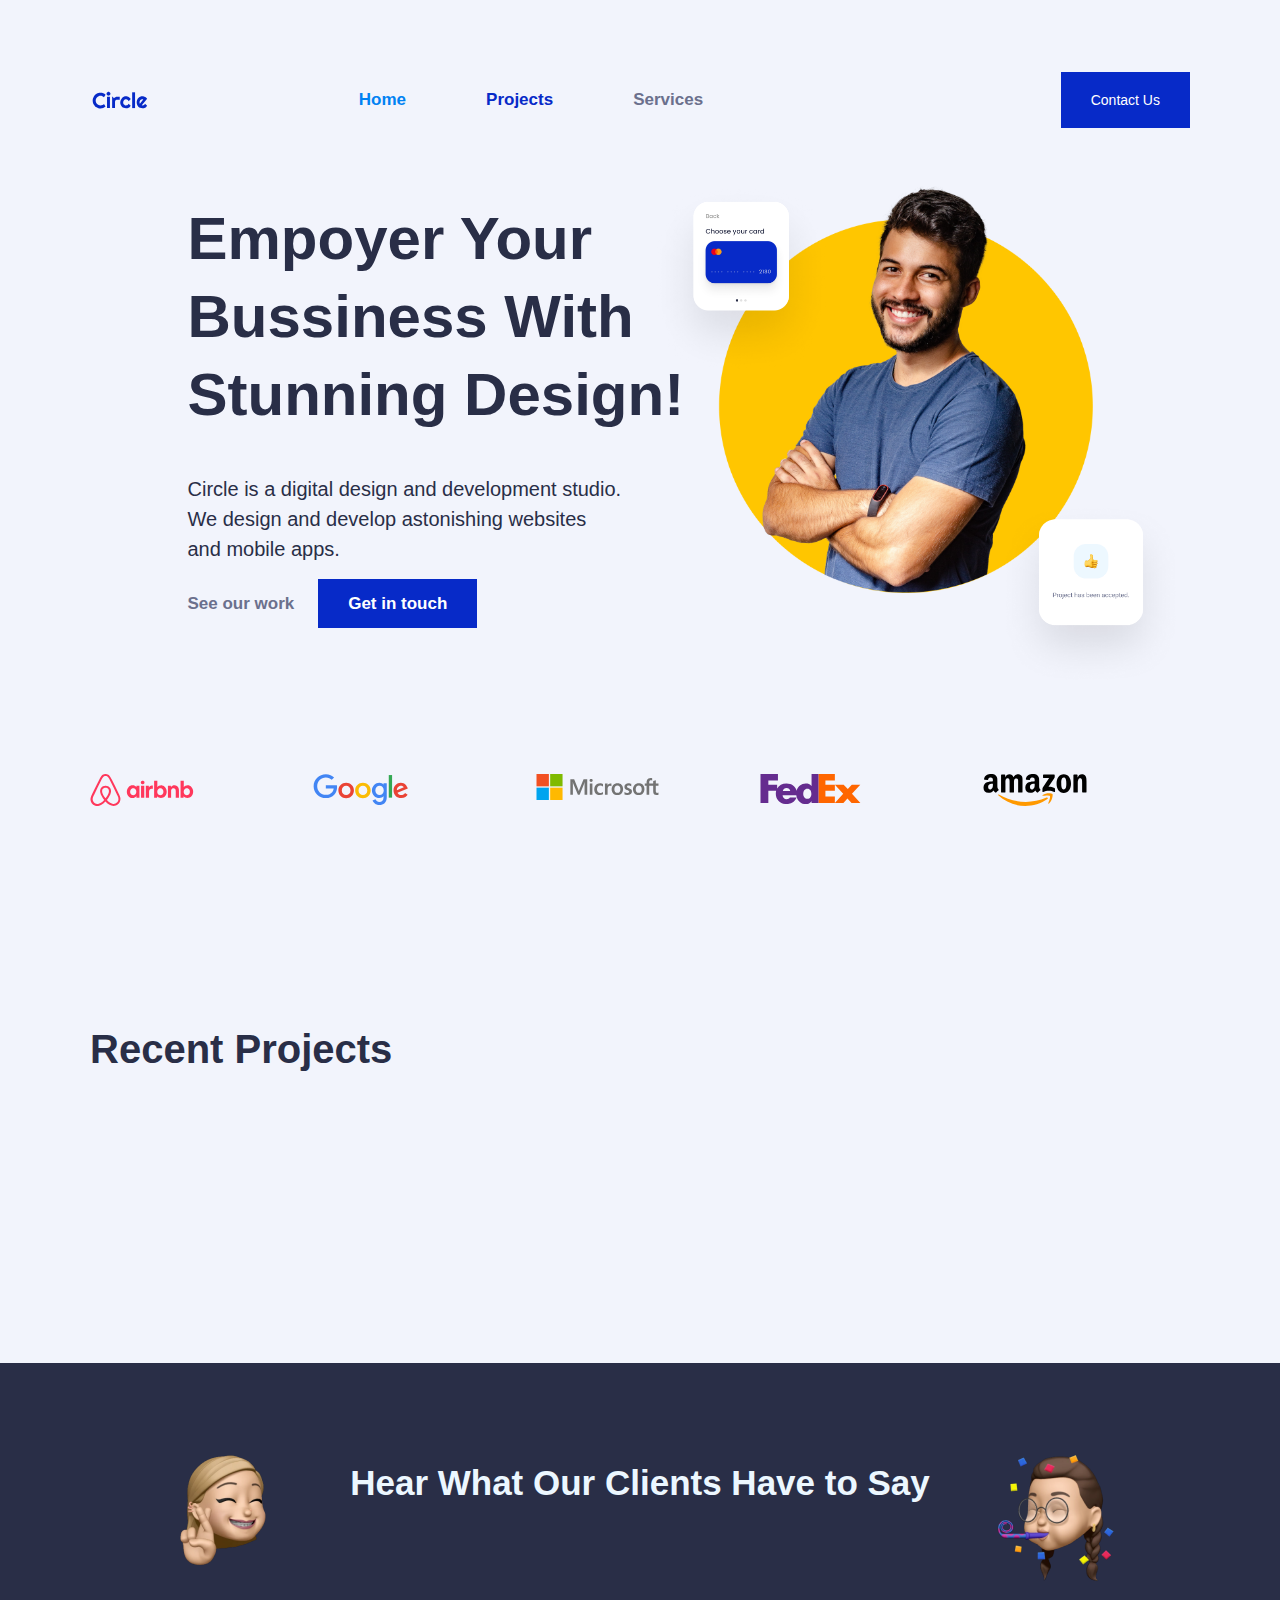
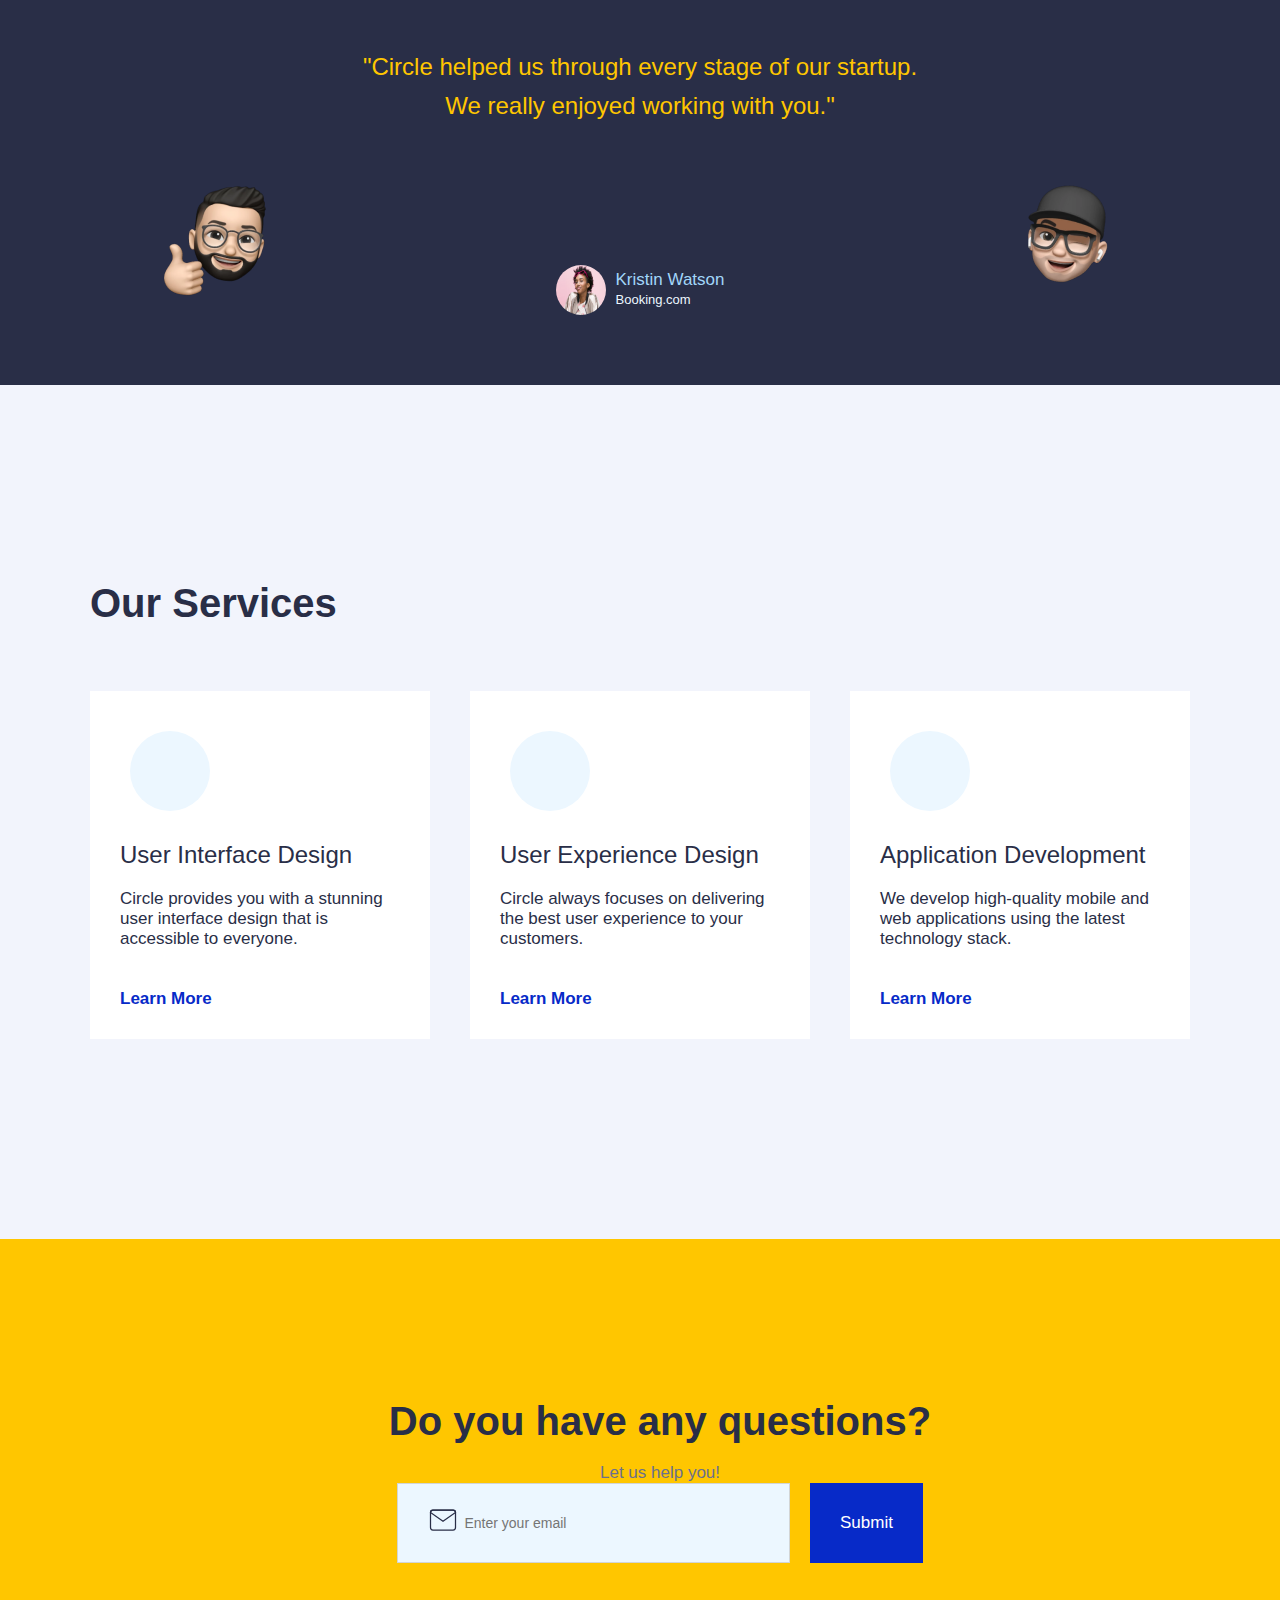
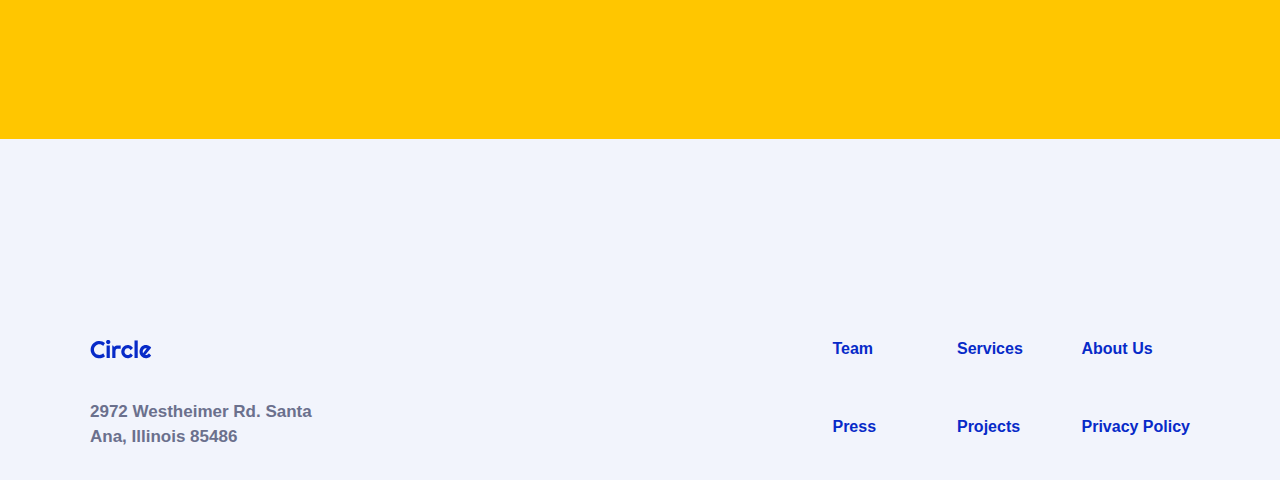
==== commit 92babf5c: "modify redirect pages" ====
--- a/index.html
+++ b/index.html
@@ -17,8 +17,8 @@
 
   <nav class="nav">
     <ul>
-        <li><a href="./index.html" target="_blank" class="home">Home</a></li>
-        <li><a href="#Projects"></a>Projects</li>
+        <li><a href="./index.html" class="home">Home</a></li>
+        <li><a href="./recent-projects/recent-projects.html">Projects</a></li>
         <li><a href="#Services"></a>Services</li>
     </ul>
   </nav>
@@ -30,7 +30,7 @@
   </div>
 
 <div class="buttonContactUs">
-    <a href="./contact-us/contact-us.html" target="_blank" class="buttonContactUs">Contact Us</a>
+    <a href="./contact-us/contact-us.html" class="buttonContactUs">Contact Us</a>
 </div>
 </header>
 
--- a/style.css
+++ b/style.css
@@ -54,7 +54,7 @@
   .nav ul{
     display: flex;
     list-style: none;
-    position: relative;
+    /* position: relative; */
     float:right;
     margin: 0px 20px;
   }
@@ -81,6 +81,13 @@
     color: #072AC8;
 }
 
+a{
+  cursor: pointer;
+  text-decoration: none;
+  color: #072AC8;
+}
+
+
   .buttonContactUs{
     display: inline-block;
     padding: 9px 15px;
@@ -90,6 +97,10 @@
     line-height: inherit;
     text-decoration: none;
     border-radius: 0;
+  }
+
+  .buttonContactUs:hover{
+    background-color: #292e47;
   }
 
   /* section Main  */
@@ -523,6 +534,9 @@
 
   .formCta{
     display: flex;
+    max-width: 100%;
+    margin-left: auto;
+    margin-right: auto;
     height: 100%;
     flex-direction: column;
     justify-content: center;
@@ -596,6 +610,10 @@
     padding: 15px 30px;
     background-color: #072ac8;
     font-size: 17px;
+    text-decoration: none;
+    border-radius: 0;
+    border: 0;
+    color: white;
   }
   
   .suscribeButtom:hover{
@@ -816,15 +834,23 @@
     ul{
       gap: 0;
       flex-direction: column;
-      background-color: #F2F4Fc;
+      background-color: #C8C8C8;
       width: 100%;
-      text-align: center;
+      text-align: left;
       transition: 0.3s;
+      position: absolute;
+      left: 0;
+      top:150px;    
+    }
+
+    ul.active{
+      left: 0;
     }
 
     li{
       margin: 16px 0;
       padding: 0;
+      color: #6b708D;
     }
 
     .active{
@@ -891,6 +917,8 @@
       margin-top: 40px;
     }
 
+    /* recent projects */
+
     .recentProjects{
       margin-top: 40px;
     }
